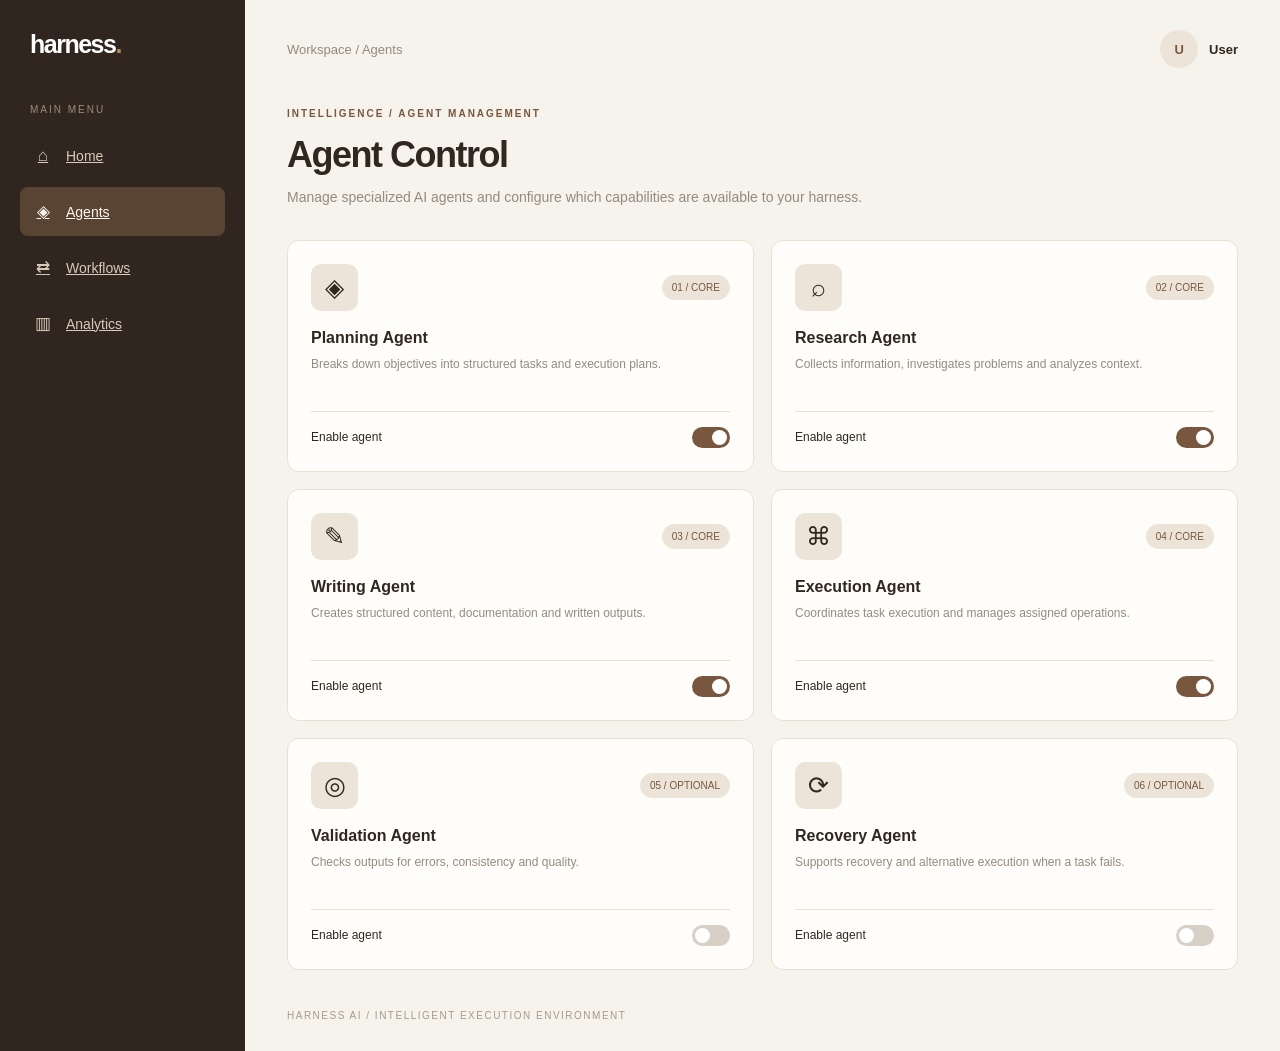
==== pages/agents.html @ 3e39f1bb "Organized" ====
<!DOCTYPE html>
<html lang="en">
<head>
    <meta charset="UTF-8">
    <meta name="viewport" content="width=device-width, initial-scale=1.0">
    <title>Harness AI | Agents</title>
    <link rel="stylesheet" href="css/agents.css">
</head>
<body>
    <div class="app">
        <aside class="sidebar">
            <div class="logo">harness<span>.</span></div>
            <div class="nav-label">MAIN MENU</div>
            <nav aria-label="Main navigation">
                <a class="nav-item" href="../index.html">
                    <span class="nav-icon">⌂</span>Home
                </a>
                <a class="nav-item active" href="agents.html" aria-current="page">
                    <span class="nav-icon">◈</span>Agents
                </a>
                <a class="nav-item" href="workflows.html">
                    <span class="nav-icon">⇄</span>Workflows
                </a>
                <a class="nav-item" href="analytics.html">
                    <span class="nav-icon">▥</span>Analytics
                </a>
            </nav>
        </aside>

        <main class="main">
            <header class="topbar">
                <div class="breadcrumb">Workspace / Agents</div>
                <div class="profile-small">
                    <div class="avatar" id="smallAvatar">U</div>
                    <span id="topName">User</span>
                </div>
            </header>

            <section class="section active" id="agents">
                <div class="eyebrow">INTELLIGENCE / AGENT MANAGEMENT</div>

                <h1>Agent Control</h1>

                <p class="description">
                    Manage specialized AI agents and configure which capabilities are available to your harness.
                </p>

                <div class="agent-grid">
                    <div class="agent-card">
                        <div class="agent-top">
                            <div class="agent-icon">◈</div>
                            <span class="tag">01 / CORE</span>
                        </div>
                        <h3>Planning Agent</h3>
                        <p>Breaks down objectives into structured tasks and execution plans.</p>
                        <div class="agent-footer">
                            <span>Enable agent</span>
                            <input class="toggle" type="checkbox" checked>
                        </div>
                    </div>

                    <div class="agent-card">
                        <div class="agent-top">
                            <div class="agent-icon">⌕</div>
                            <span class="tag">02 / CORE</span>
                        </div>
                        <h3>Research Agent</h3>
                        <p>Collects information, investigates problems and analyzes context.</p>
                        <div class="agent-footer">
                            <span>Enable agent</span>
                            <input class="toggle" type="checkbox" checked>
                        </div>
                    </div>

                    <div class="agent-card">
                        <div class="agent-top">
                            <div class="agent-icon">✎</div>
                            <span class="tag">03 / CORE</span>
                        </div>
                        <h3>Writing Agent</h3>
                        <p>Creates structured content, documentation and written outputs.</p>
                        <div class="agent-footer">
                            <span>Enable agent</span>
                            <input class="toggle" type="checkbox" checked>
                        </div>
                    </div>

                    <div class="agent-card">
                        <div class="agent-top">
                            <div class="agent-icon">⌘</div>
                            <span class="tag">04 / CORE</span>
                        </div>
                        <h3>Execution Agent</h3>
                        <p>Coordinates task execution and manages assigned operations.</p>
                        <div class="agent-footer">
                            <span>Enable agent</span>
                            <input class="toggle" type="checkbox" checked>
                        </div>
                    </div>

                    <div class="agent-card">
                        <div class="agent-top">
                            <div class="agent-icon">◎</div>
                            <span class="tag">05 / OPTIONAL</span>
                        </div>
                        <h3>Validation Agent</h3>
                        <p>Checks outputs for errors, consistency and quality.</p>
                        <div class="agent-footer">
                            <span>Enable agent</span>
                            <input class="toggle" type="checkbox">
                        </div>
                    </div>

                    <div class="agent-card">
                        <div class="agent-top">
                            <div class="agent-icon">⟳</div>
                            <span class="tag">06 / OPTIONAL</span>
                        </div>
                        <h3>Recovery Agent</h3>
                        <p>Supports recovery and alternative execution when a task fails.</p>
                        <div class="agent-footer">
                            <span>Enable agent</span>
                            <input class="toggle" type="checkbox">
                        </div>
                    </div>
                </div>
            </section>

            <footer class="footer">HARNESS AI / INTELLIGENT EXECUTION ENVIRONMENT</footer>
        </main>
    </div>

    <script src="js/agents.js" defer></script>
</body>
</html>
---- pages/css/agents.css ----
:root {

    --bg: #F6F2EC;

    --sidebar: #30251F;

    --sidebar-text: #D8C9B9;

    --brown: #79563E;

    --bronze: #B18A65;

    --cream: #EDE4D9;

    --card: #FFFDFA;

    --text: #302820;

    --muted: #958A7F;

    --border: #E9E0D5;

}



* {

    margin: 0;

    padding: 0;

    box-sizing: border-box;

    font-family: Inter, "Segoe UI", sans-serif;

}



body {

    background: var(--bg);

    color: var(--text);

}



.app {

    display: flex;

    min-height: 100vh;

}



/* SIDEBAR */



.sidebar {

    width: 245px;

    min-height: 100vh;

    background: var(--sidebar);

    color: white;

    padding: 30px 20px;

    display: flex;

    flex-direction: column;

    flex-shrink: 0;

}



.logo {

    font-size: 25px;

    font-weight: 750;

    letter-spacing: -1.5px;

    margin: 0 0 45px 10px;

}



.logo span {

    color: var(--bronze);

}



.nav-label {

    color: #9F8B79;

    font-size: 10px;

    letter-spacing: 2px;

    margin: 0 10px 17px;

}



.nav-item {

    display: flex;

    gap: 13px;

    align-items: center;

    padding: 14px 13px;

    margin-bottom: 7px;

    border-radius: 8px;

    color: var(--sidebar-text);

    font-size: 14px;

    cursor: pointer;

    transition: .2s;

}



.nav-item:hover {

    background: #45362C;

}



.nav-item.active {

    background: #594333;

    color: #FFF7EF;

}



.nav-icon {

    width: 20px;

    text-align: center;

    font-size: 17px;

}



.sidebar-bottom {

    margin-top: auto;

}



/* MAIN */



.main {

    flex: 1;

    min-width: 0;

    padding: 30px 42px;

}



.topbar {

    display: flex;

    justify-content: space-between;

    align-items: center;

    margin-bottom: 40px;

}



.breadcrumb {

    color: var(--muted);

    font-size: 13px;

}



.profile-small {

    display: flex;

    gap: 11px;

    align-items: center;

    font-size: 13px;

    font-weight: 600;

}



.avatar {

    width: 38px;

    height: 38px;

    background: var(--cream);

    color: var(--brown);

    display: grid;

    place-items: center;

    border-radius: 50%;

    font-weight: 700;

}



.section {

    display: none;

    animation: appear .3s ease;

}



.section.active {

    display: block;

}



@keyframes appear {

    from {opacity: 0; transform: translateY(6px);}

    to {opacity: 1; transform: translateY(0);}

}



.eyebrow {

    color: var(--brown);

    font-size: 10px;

    letter-spacing: 2px;

    font-weight: 700;

    margin-bottom: 15px;

}



h1 {

    font-size: 36px;

    letter-spacing: -1.5px;

    margin-bottom: 10px;

}



.description {

    color: var(--muted);

    font-size: 14px;

    line-height: 1.7;

    margin-bottom: 30px;

}



/* CARDS */



.card {

    background: var(--card);

    border: 1px solid var(--border);

    border-radius: 12px;

    padding: 23px;

}



.grid {

    display: grid;

    grid-template-columns: repeat(3, minmax(0, 1fr));

    gap: 17px;

    margin-bottom: 25px;

}



.card-label {

    color: var(--muted);

    font-size: 12px;

    margin-bottom: 15px;

}



.metric {

    font-size: 29px;

    font-weight: 700;

    letter-spacing: -1px;

}



.metric-note {

    color: var(--brown);

    font-size: 11px;

    margin-top: 9px;

}



.panel-title {

    font-size: 16px;

    font-weight: 650;

    margin-bottom: 20px;

}



.profile-card {

    display: flex;

    align-items: center;

    gap: 20px;

    margin-bottom: 10px;

}



.big-avatar {

    height: 75px;

    width: 75px;

    border-radius: 50%;

    background: var(--cream);

    color: var(--brown);

    display: grid;

    place-items: center;

    font-size: 28px;

    font-weight: 700;

}



.email {

    color: var(--muted);

    font-size: 13px;

    margin-top: 7px;

}



/* CHAT BAR */



.chat-card {

    margin: 35px 0 25px;

    padding: 27px;

}



.chat-heading {

    display: flex;

    justify-content: space-between;

    align-items: center;

    margin-bottom: 20px;

    gap: 10px;

}



.chat-heading .panel-title {

    margin: 0;

}



.chat-status {

    color: var(--brown);

    background: var(--cream);

    padding: 7px 11px;

    border-radius: 20px;

    font-size: 10px;

}



.chat-input {

    width: 100%;

    min-height: 125px;

    padding: 18px;

    border: 1px solid var(--border);

    border-radius: 9px;

    resize: vertical;

    font-size: 14px;

    outline: none;

    background: #FAF8F4;

    color: var(--text);

}



.chat-input:focus {

    border-color: var(--bronze);

}



.chat-input::placeholder {

    color: #A69B90;

}



.chat-footer {

    display: flex;

    justify-content: space-between;

    align-items: center;

    margin-top: 17px;

    gap: 15px;

    flex-wrap: wrap;

}



.hint {

    color: var(--muted);

    font-size: 11px;

}



.primary-btn {

    background: var(--brown);

    color: white;

    padding: 12px 20px;

    border: none;

    border-radius: 7px;

    cursor: pointer;

    font-size: 13px;

    transition: .2s;

}



.primary-btn:hover {

    background: #563B2C;

}



/* AGENTS */



.agent-grid {

    display: grid;

    grid-template-columns: repeat(2, minmax(0, 1fr));

    gap: 17px;

}



.agent-card {

    background: var(--card);

    border: 1px solid var(--border);

    padding: 23px;

    border-radius: 12px;

}



.agent-top {

    display: flex;

    justify-content: space-between;

    align-items: center;

    margin-bottom: 18px;

}



.agent-icon {

    font-size: 25px;

    background: var(--cream);

    width: 47px;

    height: 47px;

    display: grid;

    place-items: center;

    border-radius: 10px;

}



.agent-card h3 {

    font-size: 16px;

    margin-bottom: 8px;

}



.agent-card p {

    color: var(--muted);

    font-size: 12px;

    line-height: 1.6;

    min-height: 38px;

}



.agent-footer {

    border-top: 1px solid var(--border);

    margin-top: 18px;

    padding-top: 15px;

    display: flex;

    justify-content: space-between;

    align-items: center;

    font-size: 12px;

}



.toggle {

    appearance: none;

    width: 38px;

    height: 21px;

    border-radius: 20px;

    background: #D7D0C7;

    position: relative;

    cursor: pointer;

    transition: .2s;

}



.toggle:checked {

    background: var(--brown);

}



.toggle::after {

    content: "";

    width: 15px;

    height: 15px;

    background: white;

    position: absolute;

    top: 3px;

    left: 3px;

    border-radius: 50%;

    transition: .2s;

}



.toggle:checked::after {

    left: 20px;

}



/* WORKFLOWS */



.workflow {

    display: flex;

    justify-content: space-between;

    align-items: center;

    padding: 17px 0;

    border-bottom: 1px solid var(--border);

    gap: 15px;

}



.workflow:last-child {

    border-bottom: none;

}



.workflow h3 {

    font-size: 14px;

    margin-bottom: 5px;

}



.workflow p {

    font-size: 11px;

    color: var(--muted);

}



.tag {

    font-size: 10px;

    padding: 7px 10px;

    border-radius: 20px;

    background: var(--cream);

    color: var(--brown);

    white-space: nowrap;

}



/* CHARTS */



.chart-grid {

    display: grid;

    grid-template-columns: 1fr 1fr;

    gap: 18px;

}



.bar-chart {

    height: 190px;

    display: flex;

    align-items: end;

    justify-content: space-around;

    gap: 13px;

    padding-top: 20px;

    border-bottom: 1px solid var(--border);

}



.bar-column {

    flex: 1;

    height: 100%;

    display: flex;

    flex-direction: column;

    justify-content: end;

    align-items: center;

    gap: 8px;

}



.bar {

    width: 65%;

    max-width: 36px;

    background: var(--bronze);

    border-radius: 5px 5px 0 0;

    min-height: 4px;

}



.bar-label {

    color: var(--muted);

    font-size: 10px;

    padding-bottom: 9px;

}



.line-chart {

    width: 100%;

    height: 190px;

    overflow: visible;

}



.line-chart polyline {

    fill: none;

    stroke: var(--brown);

    stroke-width: 3;

    stroke-linecap: round;

    stroke-linejoin: round;

}



.line-chart circle {

    fill: var(--bronze);

}



/* SETTINGS */



.settings-input {

    width: 100%;

    padding: 13px;

    border: 1px solid var(--border);

    border-radius: 7px;

    margin: 12px 0 18px;

    background: #FAF7F2;

    outline: none;

    font-size: 13px;

}



.footer {

    margin-top: 40px;

    font-size: 10px;

    color: #A69A8C;

    letter-spacing: 1.5px;

}



/* RESPONSIVE */



@media(max-width: 850px) {

    .sidebar {

        width: 190px;

    }



    .main {

        padding: 25px 20px;

    }



    .grid {

        grid-template-columns: repeat(2, 1fr);

    }

}



@media(max-width: 600px) {

    .app {

        flex-direction: column;

    }



    .sidebar {

        width: 100%;

        min-height: auto;

        padding: 15px;

    }



    .logo {

        margin: 0 0 15px;

    }



    .nav-label,

    .sidebar-bottom {

        display: none;

    }



    .sidebar nav {

        display: flex;

        overflow-x: auto;

    }



    .nav-item {

        white-space: nowrap;

    }



    .grid,

    .agent-grid,

    .chart-grid {

        grid-template-columns: 1fr;

    }



    h1 {

        font-size: 29px;

    }



    .main {

        padding: 20px 16px;

    }

}
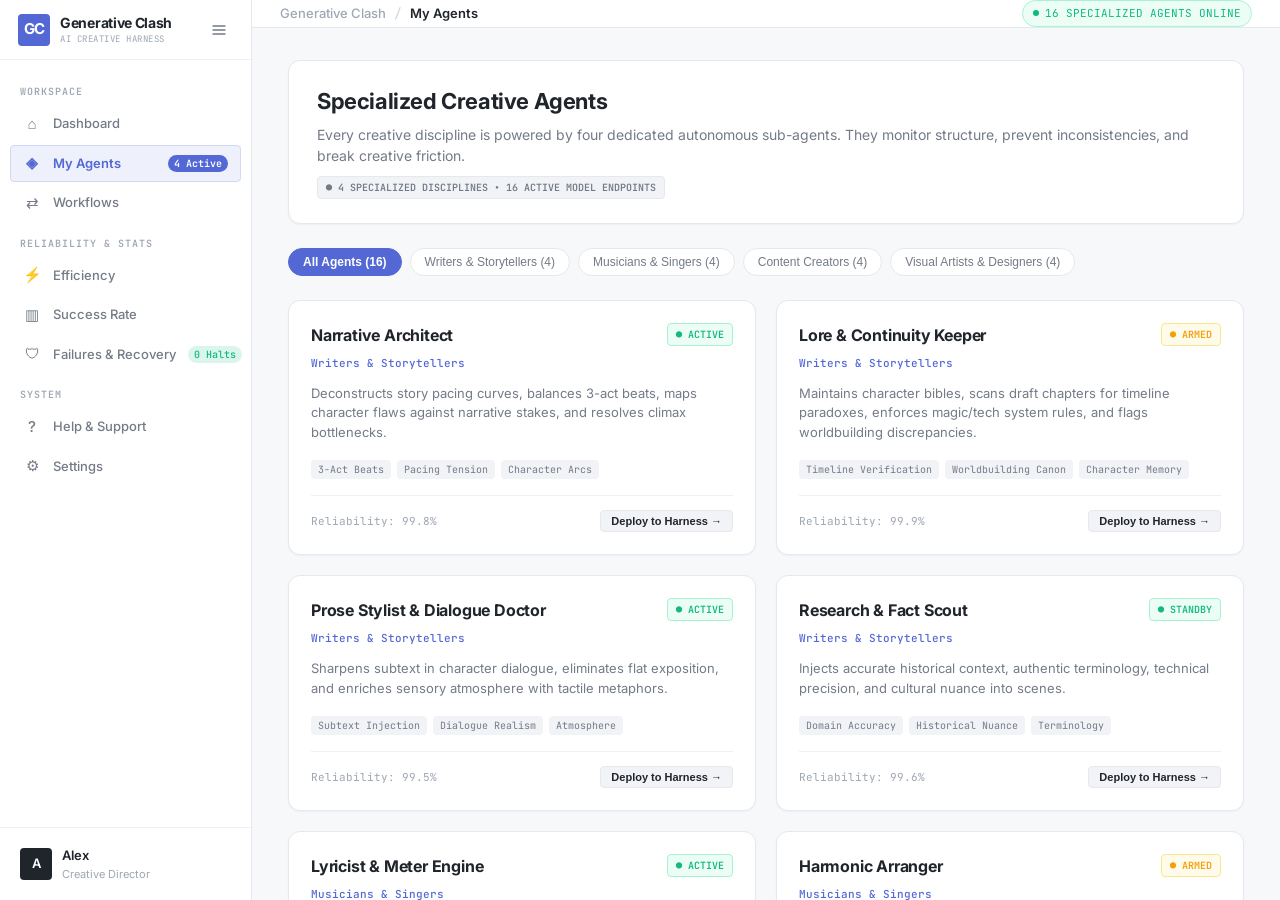
==== commit 10b29195: "Changed UI/UX" ====
--- a/pages/agents.html
+++ b/pages/agents.html
@@ -3,133 +3,459 @@
 <head>
     <meta charset="UTF-8">
     <meta name="viewport" content="width=device-width, initial-scale=1.0">
-    <title>Harness AI | Agents</title>
+    <title>My Agents | Generative Clash</title>
+    <link rel="preconnect" href="https://fonts.googleapis.com">
+    <link rel="preconnect" href="https://fonts.gstatic.com" crossorigin>
+    <link href="https://fonts.googleapis.com/css2?family=Inter:wght@400;500;600;700&family=JetBrains+Mono:wght@400;500;600&display=swap" rel="stylesheet">
     <link rel="stylesheet" href="css/agents.css">
 </head>
 <body>
-    <div class="app">
+    <div class="app-layout">
+        <!-- Sidebar Navigation -->
         <aside class="sidebar">
-            <div class="logo">harness<span>.</span></div>
-            <div class="nav-label">MAIN MENU</div>
-            <nav aria-label="Main navigation">
+            <div class="sidebar-header">
+                <a href="../index.html" class="brand-wrapper">
+                    <div class="brand-icon">GC</div>
+                    <div class="brand-text">
+                        <span class="brand-name">Generative Clash</span>
+                        <span class="brand-version">AI Creative Harness</span>
+                    </div>
+                </a>
+                <button class="sidebar-toggle-btn" id="sidebarToggleBtn" title="Toggle Sidebar">
+                    <svg width="16" height="16" viewBox="0 0 24 24" fill="none" stroke="currentColor" stroke-width="2" stroke-linecap="round" stroke-linejoin="round">
+                        <line x1="3" y1="12" x2="21" y2="12"></line>
+                        <line x1="3" y1="6" x2="21" y2="6"></line>
+                        <line x1="3" y1="18" x2="21" y2="18"></line>
+                    </svg>
+                </button>
+            </div>
+
+            <div class="sidebar-role-indicator" id="sidebarRoleIndicator" style="display: none;">
+                <span class="role-badge-pill" id="sidebarRoleText">Writers</span>
+            </div>
+
+            <nav class="sidebar-nav" aria-label="Harness Navigation">
+                <div class="nav-group-label">WORKSPACE</div>
                 <a class="nav-item" href="../index.html">
-                    <span class="nav-icon">⌂</span>Home
-                </a>
-                <a class="nav-item active" href="agents.html" aria-current="page">
-                    <span class="nav-icon">◈</span>Agents
+                    <span class="nav-icon">⌂</span>
+                    <span>Dashboard</span>
+                </a>
+                <a class="nav-item active" href="agents.html">
+                    <span class="nav-icon">◈</span>
+                    <span>My Agents</span>
+                    <span class="nav-badge">4 Active</span>
                 </a>
                 <a class="nav-item" href="workflows.html">
-                    <span class="nav-icon">⇄</span>Workflows
-                </a>
-                <a class="nav-item" href="analytics.html">
-                    <span class="nav-icon">▥</span>Analytics
+                    <span class="nav-icon">⇄</span>
+                    <span>Workflows</span>
+                </a>
+
+                <div class="nav-group-label">RELIABILITY & STATS</div>
+                <a class="nav-item" href="efficiency.html">
+                    <span class="nav-icon">⚡</span>
+                    <span>Efficiency</span>
+                </a>
+                <a class="nav-item" href="success.html">
+                    <span class="nav-icon">▥</span>
+                    <span>Success Rate</span>
+                </a>
+                <a class="nav-item" href="failures.html">
+                    <span class="nav-icon">🛡</span>
+                    <span>Failures & Recovery</span>
+                    <span class="nav-badge" style="background: rgba(16, 185, 129, 0.15); color: #10B981;">0 Halts</span>
+                </a>
+
+                <div class="nav-group-label">SYSTEM</div>
+                <a class="nav-item" href="help.html">
+                    <span class="nav-icon">?</span>
+                    <span>Help & Support</span>
+                </a>
+                <a class="nav-item" href="settings.html">
+                    <span class="nav-icon">⚙</span>
+                    <span>Settings</span>
                 </a>
             </nav>
+
+            <div class="sidebar-footer">
+                <a href="settings.html" class="profile-card">
+                    <div class="user-avatar" id="sidebarAvatar">A</div>
+                    <div class="user-details">
+                        <span class="user-name" id="topName">Alex</span>
+                        <span class="user-role-label">Creative Director</span>
+                    </div>
+                </a>
+            </div>
         </aside>
 
-        <main class="main">
+        <!-- Main Viewport -->
+        <main class="main-viewport">
             <header class="topbar">
-                <div class="breadcrumb">Workspace / Agents</div>
-                <div class="profile-small">
-                    <div class="avatar" id="smallAvatar">U</div>
-                    <span id="topName">User</span>
+                <div class="topbar-breadcrumb">
+                    <a href="../index.html" class="breadcrumb-root">Generative Clash</a>
+                    <span class="breadcrumb-separator">/</span>
+                    <span class="breadcrumb-current">My Agents</span>
+                </div>
+                <div class="topbar-actions">
+                    <div class="status-indicator">
+                        <span class="status-dot"></span>
+                        <span>16 SPECIALIZED AGENTS ONLINE</span>
+                    </div>
+                    <a href="../index.html" id="topbarRoleBtn" class="topbar-role-btn" style="display: none;">
+                        <span>✦</span>
+                        <span id="topbarRoleName">Role</span>
+                    </a>
                 </div>
             </header>
 
-            <section class="section active" id="agents">
-                <div class="eyebrow">INTELLIGENCE / AGENT MANAGEMENT</div>
-
-                <h1>Agent Control</h1>
-
-                <p class="description">
-                    Manage specialized AI agents and configure which capabilities are available to your harness.
-                </p>
-
-                <div class="agent-grid">
-                    <div class="agent-card">
-                        <div class="agent-top">
-                            <div class="agent-icon">◈</div>
-                            <span class="tag">01 / CORE</span>
-                        </div>
-                        <h3>Planning Agent</h3>
-                        <p>Breaks down objectives into structured tasks and execution plans.</p>
-                        <div class="agent-footer">
-                            <span>Enable agent</span>
-                            <input class="toggle" type="checkbox" checked>
-                        </div>
-                    </div>
-
-                    <div class="agent-card">
-                        <div class="agent-top">
-                            <div class="agent-icon">⌕</div>
-                            <span class="tag">02 / CORE</span>
-                        </div>
-                        <h3>Research Agent</h3>
-                        <p>Collects information, investigates problems and analyzes context.</p>
-                        <div class="agent-footer">
-                            <span>Enable agent</span>
-                            <input class="toggle" type="checkbox" checked>
-                        </div>
-                    </div>
-
-                    <div class="agent-card">
-                        <div class="agent-top">
-                            <div class="agent-icon">✎</div>
-                            <span class="tag">03 / CORE</span>
-                        </div>
-                        <h3>Writing Agent</h3>
-                        <p>Creates structured content, documentation and written outputs.</p>
-                        <div class="agent-footer">
-                            <span>Enable agent</span>
-                            <input class="toggle" type="checkbox" checked>
-                        </div>
-                    </div>
-
-                    <div class="agent-card">
-                        <div class="agent-top">
-                            <div class="agent-icon">⌘</div>
-                            <span class="tag">04 / CORE</span>
-                        </div>
-                        <h3>Execution Agent</h3>
-                        <p>Coordinates task execution and manages assigned operations.</p>
-                        <div class="agent-footer">
-                            <span>Enable agent</span>
-                            <input class="toggle" type="checkbox" checked>
-                        </div>
-                    </div>
-
-                    <div class="agent-card">
-                        <div class="agent-top">
-                            <div class="agent-icon">◎</div>
-                            <span class="tag">05 / OPTIONAL</span>
-                        </div>
-                        <h3>Validation Agent</h3>
-                        <p>Checks outputs for errors, consistency and quality.</p>
-                        <div class="agent-footer">
-                            <span>Enable agent</span>
-                            <input class="toggle" type="checkbox">
-                        </div>
-                    </div>
-
-                    <div class="agent-card">
-                        <div class="agent-top">
-                            <div class="agent-icon">⟳</div>
-                            <span class="tag">06 / OPTIONAL</span>
-                        </div>
-                        <h3>Recovery Agent</h3>
-                        <p>Supports recovery and alternative execution when a task fails.</p>
-                        <div class="agent-footer">
-                            <span>Enable agent</span>
-                            <input class="toggle" type="checkbox">
-                        </div>
-                    </div>
+            <div class="content-container">
+                <div class="page-header-box">
+                    <h1 class="page-title">Specialized Creative Agents</h1>
+                    <p class="page-desc">Every creative discipline is powered by four dedicated autonomous sub-agents. They monitor structure, prevent inconsistencies, and break creative friction.</p>
+                    <span class="telemetry-badge">● 4 Specialized Disciplines • 16 Active Model Endpoints</span>
                 </div>
-            </section>
-
-            <footer class="footer">HARNESS AI / INTELLIGENT EXECUTION ENVIRONMENT</footer>
+
+                <!-- Filter Pills -->
+                <div class="agents-controls-bar">
+                    <div class="category-filter-pills">
+                        <button class="filter-pill active" data-category="all">All Agents (16)</button>
+                        <button class="filter-pill" data-category="writers">Writers & Storytellers (4)</button>
+                        <button class="filter-pill" data-category="musicians">Musicians & Singers (4)</button>
+                        <button class="filter-pill" data-category="creators">Content Creators (4)</button>
+                        <button class="filter-pill" data-category="designers">Visual Artists & Designers (4)</button>
+                    </div>
+                </div>
+
+                <!-- Agents Grid -->
+                <div class="agents-grid">
+                    <!-- Writers Agents -->
+                    <div class="agent-roster-card" data-category="writers">
+                        <div class="agent-roster-header">
+                            <div class="agent-title-block">
+                                <h3>Narrative Architect</h3>
+                                <span class="agent-category-tag">Writers & Storytellers</span>
+                            </div>
+                            <span class="agent-status-indicator">● Active</span>
+                        </div>
+                        <p class="agent-desc">Deconstructs story pacing curves, balances 3-act beats, maps character flaws against narrative stakes, and resolves climax bottlenecks.</p>
+                        <div class="agent-capabilities-list">
+                            <span class="capability-tag">3-Act Beats</span>
+                            <span class="capability-tag">Pacing Tension</span>
+                            <span class="capability-tag">Character Arcs</span>
+                        </div>
+                        <div class="agent-meta-row">
+                            <span>Reliability: 99.8%</span>
+                            <button class="deploy-btn" onclick="deployAgent('Narrative Architect', 'Narrative Architect: Audit this story outline for three-act pacing and character stakes...')">Deploy to Harness →</button>
+                        </div>
+                    </div>
+
+                    <div class="agent-roster-card" data-category="writers">
+                        <div class="agent-roster-header">
+                            <div class="agent-title-block">
+                                <h3>Lore & Continuity Keeper</h3>
+                                <span class="agent-category-tag">Writers & Storytellers</span>
+                            </div>
+                            <span class="agent-status-indicator armed">● Armed</span>
+                        </div>
+                        <p class="agent-desc">Maintains character bibles, scans draft chapters for timeline paradoxes, enforces magic/tech system rules, and flags worldbuilding discrepancies.</p>
+                        <div class="agent-capabilities-list">
+                            <span class="capability-tag">Timeline Verification</span>
+                            <span class="capability-tag">Worldbuilding Canon</span>
+                            <span class="capability-tag">Character Memory</span>
+                        </div>
+                        <div class="agent-meta-row">
+                            <span>Reliability: 99.9%</span>
+                            <button class="deploy-btn" onclick="deployAgent('Lore Keeper', 'Lore Keeper: Scan this scene for worldbuilding contradictions and timeline paradoxes...')">Deploy to Harness →</button>
+                        </div>
+                    </div>
+
+                    <div class="agent-roster-card" data-category="writers">
+                        <div class="agent-roster-header">
+                            <div class="agent-title-block">
+                                <h3>Prose Stylist & Dialogue Doctor</h3>
+                                <span class="agent-category-tag">Writers & Storytellers</span>
+                            </div>
+                            <span class="agent-status-indicator">● Active</span>
+                        </div>
+                        <p class="agent-desc">Sharpens subtext in character dialogue, eliminates flat exposition, and enriches sensory atmosphere with tactile metaphors.</p>
+                        <div class="agent-capabilities-list">
+                            <span class="capability-tag">Subtext Injection</span>
+                            <span class="capability-tag">Dialogue Realism</span>
+                            <span class="capability-tag">Atmosphere</span>
+                        </div>
+                        <div class="agent-meta-row">
+                            <span>Reliability: 99.5%</span>
+                            <button class="deploy-btn" onclick="deployAgent('Prose Stylist', 'Prose Stylist: Polish this dialogue exchange to remove exposition and increase subtext...')">Deploy to Harness →</button>
+                        </div>
+                    </div>
+
+                    <div class="agent-roster-card" data-category="writers">
+                        <div class="agent-roster-header">
+                            <div class="agent-title-block">
+                                <h3>Research & Fact Scout</h3>
+                                <span class="agent-category-tag">Writers & Storytellers</span>
+                            </div>
+                            <span class="agent-status-indicator">● Standby</span>
+                        </div>
+                        <p class="agent-desc">Injects accurate historical context, authentic terminology, technical precision, and cultural nuance into scenes.</p>
+                        <div class="agent-capabilities-list">
+                            <span class="capability-tag">Domain Accuracy</span>
+                            <span class="capability-tag">Historical Nuance</span>
+                            <span class="capability-tag">Terminology</span>
+                        </div>
+                        <div class="agent-meta-row">
+                            <span>Reliability: 99.6%</span>
+                            <button class="deploy-btn" onclick="deployAgent('Research Scout', 'Research Scout: Provide authentic historical context and sensory details for...')">Deploy to Harness →</button>
+                        </div>
+                    </div>
+
+                    <!-- Musicians Agents -->
+                    <div class="agent-roster-card" data-category="musicians">
+                        <div class="agent-roster-header">
+                            <div class="agent-title-block">
+                                <h3>Lyricist & Meter Engine</h3>
+                                <span class="agent-category-tag">Musicians & Singers</span>
+                            </div>
+                            <span class="agent-status-indicator">● Active</span>
+                        </div>
+                        <p class="agent-desc">Calculates syllabic stress, maps internal rhyme patterns, refines vowel resonance for singability, and ensures natural poetic cadence.</p>
+                        <div class="agent-capabilities-list">
+                            <span class="capability-tag">Rhyme Schemes</span>
+                            <span class="capability-tag">Syllable Cadence</span>
+                            <span class="capability-tag">Vocal Resonance</span>
+                        </div>
+                        <div class="agent-meta-row">
+                            <span>Reliability: 99.4%</span>
+                            <button class="deploy-btn" onclick="deployAgent('Lyricist Engine', 'Lyricist Engine: Refine the rhyme scheme and syllable meter of this verse...')">Deploy to Harness →</button>
+                        </div>
+                    </div>
+
+                    <div class="agent-roster-card" data-category="musicians">
+                        <div class="agent-roster-header">
+                            <div class="agent-title-block">
+                                <h3>Harmonic Arranger</h3>
+                                <span class="agent-category-tag">Musicians & Singers</span>
+                            </div>
+                            <span class="agent-status-indicator armed">● Armed</span>
+                        </div>
+                        <p class="agent-desc">Recommends modal chord substitutions, secondary dominants, voice-leading pathways, and emotional key shifts.</p>
+                        <div class="agent-capabilities-list">
+                            <span class="capability-tag">Modal Interchange</span>
+                            <span class="capability-tag">Voice Leading</span>
+                            <span class="capability-tag">Chord Progressions</span>
+                        </div>
+                        <div class="agent-meta-row">
+                            <span>Reliability: 99.7%</span>
+                            <button class="deploy-btn" onclick="deployAgent('Harmonic Arranger', 'Harmonic Arranger: Provide 3 modal chord substitutions for this progression...')">Deploy to Harness →</button>
+                        </div>
+                    </div>
+
+                    <div class="agent-roster-card" data-category="musicians">
+                        <div class="agent-roster-header">
+                            <div class="agent-title-block">
+                                <h3>Track Structure Architect</h3>
+                                <span class="agent-category-tag">Musicians & Singers</span>
+                            </div>
+                            <span class="agent-status-indicator">● Active</span>
+                        </div>
+                        <p class="agent-desc">Builds dynamic song timelines, engineers pre-chorus tension builds, designs bridge contrast peaks, and prevents arrangement fatigue.</p>
+                        <div class="agent-capabilities-list">
+                            <span class="capability-tag">Arrangement Timeline</span>
+                            <span class="capability-tag">Tension Drops</span>
+                            <span class="capability-tag">Bridge Contrast</span>
+                        </div>
+                        <div class="agent-meta-row">
+                            <span>Reliability: 99.5%</span>
+                            <button class="deploy-btn" onclick="deployAgent('Structure Architect', 'Structure Architect: Construct an arrangement timeline with dynamic tension drops for...')">Deploy to Harness →</button>
+                        </div>
+                    </div>
+
+                    <div class="agent-roster-card" data-category="musicians">
+                        <div class="agent-roster-header">
+                            <div class="agent-title-block">
+                                <h3>Sonic Palette Curator</h3>
+                                <span class="agent-category-tag">Musicians & Singers</span>
+                            </div>
+                            <span class="agent-status-indicator">● Standby</span>
+                        </div>
+                        <p class="agent-desc">Curates genre-crossover reference playlists, acoustic vs analog synthesizer palettes, and spatial mix aesthetics.</p>
+                        <div class="agent-capabilities-list">
+                            <span class="capability-tag">Genre Fusion</span>
+                            <span class="capability-tag">Instrument Stacking</span>
+                            <span class="capability-tag">Timbre Contrast</span>
+                        </div>
+                        <div class="agent-meta-row">
+                            <span>Reliability: 99.3%</span>
+                            <button class="deploy-btn" onclick="deployAgent('Sonic Curator', 'Sonic Curator: Suggest an instrumentation and production palette combining...')">Deploy to Harness →</button>
+                        </div>
+                    </div>
+
+                    <!-- Creators Agents -->
+                    <div class="agent-roster-card" data-category="creators">
+                        <div class="agent-roster-header">
+                            <div class="agent-title-block">
+                                <h3>Hook & Retention Architect</h3>
+                                <span class="agent-category-tag">Content Creators</span>
+                            </div>
+                            <span class="agent-status-indicator">● Active</span>
+                        </div>
+                        <p class="agent-desc">Drafts psychological opening hooks (Curiosity Gap, Counter-Intuitive Truth), audits 30-second pacing, and cuts dead air.</p>
+                        <div class="agent-capabilities-list">
+                            <span class="capability-tag">First 3s Hooks</span>
+                            <span class="capability-tag">Curiosity Gaps</span>
+                            <span class="capability-tag">Retention Curves</span>
+                        </div>
+                        <div class="agent-meta-row">
+                            <span>Reliability: 99.6%</span>
+                            <button class="deploy-btn" onclick="deployAgent('Retention Architect', 'Retention Architect: Draft 5 viral opening hooks for a video about...')">Deploy to Harness →</button>
+                        </div>
+                    </div>
+
+                    <div class="agent-roster-card" data-category="creators">
+                        <div class="agent-roster-header">
+                            <div class="agent-title-block">
+                                <h3>Multi-Platform Transmuter</h3>
+                                <span class="agent-category-tag">Content Creators</span>
+                            </div>
+                            <span class="agent-status-indicator armed">● Armed</span>
+                        </div>
+                        <p class="agent-desc">Adapts longform video scripts into punchy vertical video storyboards, 7-post high-engagement X threads, and newsletter summaries.</p>
+                        <div class="agent-capabilities-list">
+                            <span class="capability-tag">Vertical Storyboarding</span>
+                            <span class="capability-tag">Thread Adaptation</span>
+                            <span class="capability-tag">Repurposing</span>
+                        </div>
+                        <div class="agent-meta-row">
+                            <span>Reliability: 99.8%</span>
+                            <button class="deploy-btn" onclick="deployAgent('Transmuter', 'Multi-Platform Transmuter: Convert this video concept into an X thread and 2 short scripts...')">Deploy to Harness →</button>
+                        </div>
+                    </div>
+
+                    <div class="agent-roster-card" data-category="creators">
+                        <div class="agent-roster-header">
+                            <div class="agent-title-block">
+                                <h3>Editorial Cadence Planner</h3>
+                                <span class="agent-category-tag">Content Creators</span>
+                            </div>
+                            <span class="agent-status-indicator">● Active</span>
+                        </div>
+                        <p class="agent-desc">Orchestrates 30-day multi-channel publishing calendars, groups batch production schedules, and optimizes post cadence.</p>
+                        <div class="agent-capabilities-list">
+                            <span class="capability-tag">Batch Production</span>
+                            <span class="capability-tag">Content Matrix</span>
+                            <span class="capability-tag">Cadence Pacing</span>
+                        </div>
+                        <div class="agent-meta-row">
+                            <span>Reliability: 99.4%</span>
+                            <button class="deploy-btn" onclick="deployAgent('Cadence Planner', 'Cadence Planner: Build a 4-week thematic content schedule for...')">Deploy to Harness →</button>
+                        </div>
+                    </div>
+
+                    <div class="agent-roster-card" data-category="creators">
+                        <div class="agent-roster-header">
+                            <div class="agent-title-block">
+                                <h3>Audience Friction Auditor</h3>
+                                <span class="agent-category-tag">Content Creators</span>
+                            </div>
+                            <span class="agent-status-indicator">● Standby</span>
+                        </div>
+                        <p class="agent-desc">Scans scripts for cognitive overload, jargon fatigue, and weak calls-to-action to elevate click-through and completion rates.</p>
+                        <div class="agent-capabilities-list">
+                            <span class="capability-tag">Jargon Reduction</span>
+                            <span class="capability-tag">CTA Optimization</span>
+                            <span class="capability-tag">Cognitive Load</span>
+                        </div>
+                        <div class="agent-meta-row">
+                            <span>Reliability: 99.5%</span>
+                            <button class="deploy-btn" onclick="deployAgent('Friction Auditor', 'Friction Auditor: Scan this script for pacing lulls, confusing phrasing, and weak CTAs...')">Deploy to Harness →</button>
+                        </div>
+                    </div>
+
+                    <!-- Designers Agents -->
+                    <div class="agent-roster-card" data-category="designers">
+                        <div class="agent-roster-header">
+                            <div class="agent-title-block">
+                                <h3>Concept Ideation Engine</h3>
+                                <span class="agent-category-tag">Visual Artists & Designers</span>
+                            </div>
+                            <span class="agent-status-indicator">● Active</span>
+                        </div>
+                        <p class="agent-desc">Synthesizes cross-disciplinary architectural references, industrial textures, abstract metaphors, and unexpected moodboard pairings.</p>
+                        <div class="agent-capabilities-list">
+                            <span class="capability-tag">Visual Metaphors</span>
+                            <span class="capability-tag">Cross-Disciplinary</span>
+                            <span class="capability-tag">Moodboards</span>
+                        </div>
+                        <div class="agent-meta-row">
+                            <span>Reliability: 99.7%</span>
+                            <button class="deploy-btn" onclick="deployAgent('Concept Engine', 'Concept Ideation Engine: Develop 4 distinct visual concepts combining Swiss tech with...')">Deploy to Harness →</button>
+                        </div>
+                    </div>
+
+                    <div class="agent-roster-card" data-category="designers">
+                        <div class="agent-roster-header">
+                            <div class="agent-title-block">
+                                <h3>Visual System Auditor</h3>
+                                <span class="agent-category-tag">Visual Artists & Designers</span>
+                            </div>
+                            <span class="agent-status-indicator armed">● Armed</span>
+                        </div>
+                        <p class="agent-desc">Verifies modular scale ratios, baseline grids, typographic hierarchies, optical balance, and responsive layout constraints.</p>
+                        <div class="agent-capabilities-list">
+                            <span class="capability-tag">Typographic Scale</span>
+                            <span class="capability-tag">Baseline Grid</span>
+                            <span class="capability-tag">Optical Balance</span>
+                        </div>
+                        <div class="agent-meta-row">
+                            <span>Reliability: 99.9%</span>
+                            <button class="deploy-btn" onclick="deployAgent('System Auditor', 'Visual System Auditor: Audit this layout concept for typography scale and optical hierarchy...')">Deploy to Harness →</button>
+                        </div>
+                    </div>
+
+                    <div class="agent-roster-card" data-category="designers">
+                        <div class="agent-roster-header">
+                            <div class="agent-title-block">
+                                <h3>Art Direction Critic</h3>
+                                <span class="agent-category-tag">Visual Artists & Designers</span>
+                            </div>
+                            <span class="agent-status-indicator">● Active</span>
+                        </div>
+                        <p class="agent-desc">Simulates rigorous design critiques, evaluating negative space distribution, focal hierarchy, and lighting tension.</p>
+                        <div class="agent-capabilities-list">
+                            <span class="capability-tag">Design Direction</span>
+                            <span class="capability-tag">Negative Space</span>
+                            <span class="capability-tag">Focal Points</span>
+                        </div>
+                        <div class="agent-meta-row">
+                            <span>Reliability: 99.6%</span>
+                            <button class="deploy-btn" onclick="deployAgent('Art Director', 'Art Direction Critic: Provide a rigorous critique of this visual composition focusing on...')">Deploy to Harness →</button>
+                        </div>
+                    </div>
+
+                    <div class="agent-roster-card" data-category="designers">
+                        <div class="agent-roster-header">
+                            <div class="agent-title-block">
+                                <h3>Design Token & Palette Architect</h3>
+                                <span class="agent-category-tag">Visual Artists & Designers</span>
+                            </div>
+                            <span class="agent-status-indicator">● Standby</span>
+                        </div>
+                        <p class="agent-desc">Calculates APCA/WCAG contrast ratios, builds semantic color scales, and generates design token documentation.</p>
+                        <div class="agent-capabilities-list">
+                            <span class="capability-tag">Color Scales</span>
+                            <span class="capability-tag">WCAG Compliance</span>
+                            <span class="capability-tag">Design Tokens</span>
+                        </div>
+                        <div class="agent-meta-row">
+                            <span>Reliability: 99.8%</span>
+                            <button class="deploy-btn" onclick="deployAgent('Token Architect', 'Design Token Architect: Create an accessible color palette and semantic tokens for...')">Deploy to Harness →</button>
+                        </div>
+                    </div>
+                </div>
+            </div>
         </main>
     </div>
 
+    <script src="js/common.js" defer></script>
     <script src="js/agents.js" defer></script>
 </body>
 </html>
--- a/pages/css/agents.css
+++ b/pages/css/agents.css
@@ -1,1133 +1,165 @@
-:root {
+@import url("common.css");
 
-    --bg: #F6F2EC;
-
-    --sidebar: #30251F;
-
-    --sidebar-text: #D8C9B9;
-
-    --brown: #79563E;
-
-    --bronze: #B18A65;
-
-    --cream: #EDE4D9;
-
-    --card: #FFFDFA;
-
-    --text: #302820;
-
-    --muted: #958A7F;
-
-    --border: #E9E0D5;
-
+/* Agents Page Styles */
+.agents-controls-bar {
+  display: flex;
+  align-items: center;
+  justify-content: space-between;
+  margin-bottom: 24px;
+  gap: 16px;
+  flex-wrap: wrap;
 }
 
-
-
-* {
-
-    margin: 0;
-
-    padding: 0;
-
-    box-sizing: border-box;
-
-    font-family: Inter, "Segoe UI", sans-serif;
-
+.category-filter-pills {
+  display: flex;
+  align-items: center;
+  gap: 8px;
+  overflow-x: auto;
 }
 
-
-
-body {
-
-    background: var(--bg);
-
-    color: var(--text);
-
+.filter-pill {
+  background: var(--surface);
+  border: 1px solid var(--border);
+  padding: 6px 14px;
+  border-radius: var(--radius-full);
+  font-size: 12px;
+  font-weight: 500;
+  color: var(--text-secondary);
+  cursor: pointer;
+  white-space: nowrap;
+  transition: all var(--transition-fast);
 }
 
-
-
-.app {
-
-    display: flex;
-
-    min-height: 100vh;
-
+.filter-pill:hover {
+  border-color: var(--accent);
+  color: var(--accent);
 }
 
-
-
-/* SIDEBAR */
-
-
-
-.sidebar {
-
-    width: 245px;
-
-    min-height: 100vh;
-
-    background: var(--sidebar);
-
-    color: white;
-
-    padding: 30px 20px;
-
-    display: flex;
-
-    flex-direction: column;
-
-    flex-shrink: 0;
-
+.filter-pill.active {
+  background: var(--accent);
+  border-color: var(--accent);
+  color: var(--text-inverse);
+  font-weight: 600;
 }
 
-
-
-.logo {
-
-    font-size: 25px;
-
-    font-weight: 750;
-
-    letter-spacing: -1.5px;
-
-    margin: 0 0 45px 10px;
-
+.agents-grid {
+  display: grid;
+  grid-template-columns: repeat(2, 1fr);
+  gap: 20px;
 }
 
-
-
-.logo span {
-
-    color: var(--bronze);
-
+.agent-roster-card {
+  background: var(--surface);
+  border: 1px solid var(--border);
+  border-radius: var(--radius-lg);
+  padding: 22px;
+  box-shadow: var(--shadow-sm);
+  display: flex;
+  flex-direction: column;
+  transition: all var(--transition-fast);
 }
 
-
-
-.nav-label {
-
-    color: #9F8B79;
-
-    font-size: 10px;
-
-    letter-spacing: 2px;
-
-    margin: 0 10px 17px;
-
+.agent-roster-card:hover {
+  border-color: var(--accent-border);
+  box-shadow: var(--shadow);
+  transform: translateY(-2px);
 }
 
-
-
-.nav-item {
-
-    display: flex;
-
-    gap: 13px;
-
-    align-items: center;
-
-    padding: 14px 13px;
-
-    margin-bottom: 7px;
-
-    border-radius: 8px;
-
-    color: var(--sidebar-text);
-
-    font-size: 14px;
-
-    cursor: pointer;
-
-    transition: .2s;
-
+.agent-roster-header {
+  display: flex;
+  align-items: flex-start;
+  justify-content: space-between;
+  margin-bottom: 12px;
 }
 
-
-
-.nav-item:hover {
-
-    background: #45362C;
-
+.agent-title-block h3 {
+  font-size: 16px;
+  font-weight: 700;
+  letter-spacing: -0.2px;
+  color: var(--text);
+  margin-bottom: 4px;
 }
 
-
-
-.nav-item.active {
-
-    background: #594333;
-
-    color: #FFF7EF;
-
+.agent-category-tag {
+  font-family: var(--font-mono);
+  font-size: 11px;
+  color: var(--accent);
+  font-weight: 500;
 }
 
-
-
-.nav-icon {
-
-    width: 20px;
-
-    text-align: center;
-
-    font-size: 17px;
-
+.agent-status-indicator {
+  font-family: var(--font-mono);
+  font-size: 10px;
+  font-weight: 600;
+  text-transform: uppercase;
+  padding: 3px 8px;
+  border-radius: var(--radius-sm);
+  background: var(--success-subtle);
+  color: var(--success);
+  border: 1px solid var(--success-border);
 }
 
-
-
-.sidebar-bottom {
-
-    margin-top: auto;
-
+.agent-status-indicator.armed {
+  background: var(--warning-subtle);
+  color: var(--warning);
+  border-color: var(--warning-border);
 }
 
-
-
-/* MAIN */
-
-
-
-.main {
-
-    flex: 1;
-
-    min-width: 0;
-
-    padding: 30px 42px;
-
+.agent-desc {
+  font-size: 13px;
+  color: var(--text-secondary);
+  line-height: 1.5;
+  margin-bottom: 18px;
+  flex: 1;
 }
 
-
-
-.topbar {
-
-    display: flex;
-
-    justify-content: space-between;
-
-    align-items: center;
-
-    margin-bottom: 40px;
-
+.agent-capabilities-list {
+  display: flex;
+  flex-wrap: wrap;
+  gap: 6px;
+  margin-bottom: 16px;
 }
 
-
-
-.breadcrumb {
-
-    color: var(--muted);
-
-    font-size: 13px;
-
+.capability-tag {
+  font-family: var(--font-mono);
+  font-size: 10px;
+  padding: 2px 7px;
+  border-radius: var(--radius-sm);
+  background: var(--surface-alt);
+  color: var(--text-secondary);
 }
 
-
-
-.profile-small {
-
-    display: flex;
-
-    gap: 11px;
-
-    align-items: center;
-
-    font-size: 13px;
-
-    font-weight: 600;
-
+.agent-meta-row {
+  display: flex;
+  align-items: center;
+  justify-content: space-between;
+  border-top: 1px solid var(--border-subtle);
+  padding-top: 14px;
+  font-family: var(--font-mono);
+  font-size: 11px;
+  color: var(--text-muted);
 }
 
-
-
-.avatar {
-
-    width: 38px;
-
-    height: 38px;
-
-    background: var(--cream);
-
-    color: var(--brown);
-
-    display: grid;
-
-    place-items: center;
-
-    border-radius: 50%;
-
-    font-weight: 700;
-
+.deploy-btn {
+  background: var(--surface-alt);
+  border: 1px solid var(--border);
+  color: var(--text);
+  font-weight: 600;
+  font-size: 11px;
+  padding: 4px 10px;
+  border-radius: var(--radius-sm);
+  cursor: pointer;
+  transition: all var(--transition-fast);
 }
 
-
-
-.section {
-
-    display: none;
-
-    animation: appear .3s ease;
-
+.deploy-btn:hover {
+  background: var(--accent);
+  border-color: var(--accent);
+  color: var(--text-inverse);
 }
 
-
-
-.section.active {
-
-    display: block;
-
+@media (max-width: 900px) {
+  .agents-grid {
+    grid-template-columns: 1fr;
+  }
 }
-
-
-
-@keyframes appear {
-
-    from {opacity: 0; transform: translateY(6px);}
-
-    to {opacity: 1; transform: translateY(0);}
-
-}
-
-
-
-.eyebrow {
-
-    color: var(--brown);
-
-    font-size: 10px;
-
-    letter-spacing: 2px;
-
-    font-weight: 700;
-
-    margin-bottom: 15px;
-
-}
-
-
-
-h1 {
-
-    font-size: 36px;
-
-    letter-spacing: -1.5px;
-
-    margin-bottom: 10px;
-
-}
-
-
-
-.description {
-
-    color: var(--muted);
-
-    font-size: 14px;
-
-    line-height: 1.7;
-
-    margin-bottom: 30px;
-
-}
-
-
-
-/* CARDS */
-
-
-
-.card {
-
-    background: var(--card);
-
-    border: 1px solid var(--border);
-
-    border-radius: 12px;
-
-    padding: 23px;
-
-}
-
-
-
-.grid {
-
-    display: grid;
-
-    grid-template-columns: repeat(3, minmax(0, 1fr));
-
-    gap: 17px;
-
-    margin-bottom: 25px;
-
-}
-
-
-
-.card-label {
-
-    color: var(--muted);
-
-    font-size: 12px;
-
-    margin-bottom: 15px;
-
-}
-
-
-
-.metric {
-
-    font-size: 29px;
-
-    font-weight: 700;
-
-    letter-spacing: -1px;
-
-}
-
-
-
-.metric-note {
-
-    color: var(--brown);
-
-    font-size: 11px;
-
-    margin-top: 9px;
-
-}
-
-
-
-.panel-title {
-
-    font-size: 16px;
-
-    font-weight: 650;
-
-    margin-bottom: 20px;
-
-}
-
-
-
-.profile-card {
-
-    display: flex;
-
-    align-items: center;
-
-    gap: 20px;
-
-    margin-bottom: 10px;
-
-}
-
-
-
-.big-avatar {
-
-    height: 75px;
-
-    width: 75px;
-
-    border-radius: 50%;
-
-    background: var(--cream);
-
-    color: var(--brown);
-
-    display: grid;
-
-    place-items: center;
-
-    font-size: 28px;
-
-    font-weight: 700;
-
-}
-
-
-
-.email {
-
-    color: var(--muted);
-
-    font-size: 13px;
-
-    margin-top: 7px;
-
-}
-
-
-
-/* CHAT BAR */
-
-
-
-.chat-card {
-
-    margin: 35px 0 25px;
-
-    padding: 27px;
-
-}
-
-
-
-.chat-heading {
-
-    display: flex;
-
-    justify-content: space-between;
-
-    align-items: center;
-
-    margin-bottom: 20px;
-
-    gap: 10px;
-
-}
-
-
-
-.chat-heading .panel-title {
-
-    margin: 0;
-
-}
-
-
-
-.chat-status {
-
-    color: var(--brown);
-
-    background: var(--cream);
-
-    padding: 7px 11px;
-
-    border-radius: 20px;
-
-    font-size: 10px;
-
-}
-
-
-
-.chat-input {
-
-    width: 100%;
-
-    min-height: 125px;
-
-    padding: 18px;
-
-    border: 1px solid var(--border);
-
-    border-radius: 9px;
-
-    resize: vertical;
-
-    font-size: 14px;
-
-    outline: none;
-
-    background: #FAF8F4;
-
-    color: var(--text);
-
-}
-
-
-
-.chat-input:focus {
-
-    border-color: var(--bronze);
-
-}
-
-
-
-.chat-input::placeholder {
-
-    color: #A69B90;
-
-}
-
-
-
-.chat-footer {
-
-    display: flex;
-
-    justify-content: space-between;
-
-    align-items: center;
-
-    margin-top: 17px;
-
-    gap: 15px;
-
-    flex-wrap: wrap;
-
-}
-
-
-
-.hint {
-
-    color: var(--muted);
-
-    font-size: 11px;
-
-}
-
-
-
-.primary-btn {
-
-    background: var(--brown);
-
-    color: white;
-
-    padding: 12px 20px;
-
-    border: none;
-
-    border-radius: 7px;
-
-    cursor: pointer;
-
-    font-size: 13px;
-
-    transition: .2s;
-
-}
-
-
-
-.primary-btn:hover {
-
-    background: #563B2C;
-
-}
-
-
-
-/* AGENTS */
-
-
-
-.agent-grid {
-
-    display: grid;
-
-    grid-template-columns: repeat(2, minmax(0, 1fr));
-
-    gap: 17px;
-
-}
-
-
-
-.agent-card {
-
-    background: var(--card);
-
-    border: 1px solid var(--border);
-
-    padding: 23px;
-
-    border-radius: 12px;
-
-}
-
-
-
-.agent-top {
-
-    display: flex;
-
-    justify-content: space-between;
-
-    align-items: center;
-
-    margin-bottom: 18px;
-
-}
-
-
-
-.agent-icon {
-
-    font-size: 25px;
-
-    background: var(--cream);
-
-    width: 47px;
-
-    height: 47px;
-
-    display: grid;
-
-    place-items: center;
-
-    border-radius: 10px;
-
-}
-
-
-
-.agent-card h3 {
-
-    font-size: 16px;
-
-    margin-bottom: 8px;
-
-}
-
-
-
-.agent-card p {
-
-    color: var(--muted);
-
-    font-size: 12px;
-
-    line-height: 1.6;
-
-    min-height: 38px;
-
-}
-
-
-
-.agent-footer {
-
-    border-top: 1px solid var(--border);
-
-    margin-top: 18px;
-
-    padding-top: 15px;
-
-    display: flex;
-
-    justify-content: space-between;
-
-    align-items: center;
-
-    font-size: 12px;
-
-}
-
-
-
-.toggle {
-
-    appearance: none;
-
-    width: 38px;
-
-    height: 21px;
-
-    border-radius: 20px;
-
-    background: #D7D0C7;
-
-    position: relative;
-
-    cursor: pointer;
-
-    transition: .2s;
-
-}
-
-
-
-.toggle:checked {
-
-    background: var(--brown);
-
-}
-
-
-
-.toggle::after {
-
-    content: "";
-
-    width: 15px;
-
-    height: 15px;
-
-    background: white;
-
-    position: absolute;
-
-    top: 3px;
-
-    left: 3px;
-
-    border-radius: 50%;
-
-    transition: .2s;
-
-}
-
-
-
-.toggle:checked::after {
-
-    left: 20px;
-
-}
-
-
-
-/* WORKFLOWS */
-
-
-
-.workflow {
-
-    display: flex;
-
-    justify-content: space-between;
-
-    align-items: center;
-
-    padding: 17px 0;
-
-    border-bottom: 1px solid var(--border);
-
-    gap: 15px;
-
-}
-
-
-
-.workflow:last-child {
-
-    border-bottom: none;
-
-}
-
-
-
-.workflow h3 {
-
-    font-size: 14px;
-
-    margin-bottom: 5px;
-
-}
-
-
-
-.workflow p {
-
-    font-size: 11px;
-
-    color: var(--muted);
-
-}
-
-
-
-.tag {
-
-    font-size: 10px;
-
-    padding: 7px 10px;
-
-    border-radius: 20px;
-
-    background: var(--cream);
-
-    color: var(--brown);
-
-    white-space: nowrap;
-
-}
-
-
-
-/* CHARTS */
-
-
-
-.chart-grid {
-
-    display: grid;
-
-    grid-template-columns: 1fr 1fr;
-
-    gap: 18px;
-
-}
-
-
-
-.bar-chart {
-
-    height: 190px;
-
-    display: flex;
-
-    align-items: end;
-
-    justify-content: space-around;
-
-    gap: 13px;
-
-    padding-top: 20px;
-
-    border-bottom: 1px solid var(--border);
-
-}
-
-
-
-.bar-column {
-
-    flex: 1;
-
-    height: 100%;
-
-    display: flex;
-
-    flex-direction: column;
-
-    justify-content: end;
-
-    align-items: center;
-
-    gap: 8px;
-
-}
-
-
-
-.bar {
-
-    width: 65%;
-
-    max-width: 36px;
-
-    background: var(--bronze);
-
-    border-radius: 5px 5px 0 0;
-
-    min-height: 4px;
-
-}
-
-
-
-.bar-label {
-
-    color: var(--muted);
-
-    font-size: 10px;
-
-    padding-bottom: 9px;
-
-}
-
-
-
-.line-chart {
-
-    width: 100%;
-
-    height: 190px;
-
-    overflow: visible;
-
-}
-
-
-
-.line-chart polyline {
-
-    fill: none;
-
-    stroke: var(--brown);
-
-    stroke-width: 3;
-
-    stroke-linecap: round;
-
-    stroke-linejoin: round;
-
-}
-
-
-
-.line-chart circle {
-
-    fill: var(--bronze);
-
-}
-
-
-
-/* SETTINGS */
-
-
-
-.settings-input {
-
-    width: 100%;
-
-    padding: 13px;
-
-    border: 1px solid var(--border);
-
-    border-radius: 7px;
-
-    margin: 12px 0 18px;
-
-    background: #FAF7F2;
-
-    outline: none;
-
-    font-size: 13px;
-
-}
-
-
-
-.footer {
-
-    margin-top: 40px;
-
-    font-size: 10px;
-
-    color: #A69A8C;
-
-    letter-spacing: 1.5px;
-
-}
-
-
-
-/* RESPONSIVE */
-
-
-
-@media(max-width: 850px) {
-
-    .sidebar {
-
-        width: 190px;
-
-    }
-
-
-
-    .main {
-
-        padding: 25px 20px;
-
-    }
-
-
-
-    .grid {
-
-        grid-template-columns: repeat(2, 1fr);
-
-    }
-
-}
-
-
-
-@media(max-width: 600px) {
-
-    .app {
-
-        flex-direction: column;
-
-    }
-
-
-
-    .sidebar {
-
-        width: 100%;
-
-        min-height: auto;
-
-        padding: 15px;
-
-    }
-
-
-
-    .logo {
-
-        margin: 0 0 15px;
-
-    }
-
-
-
-    .nav-label,
-
-    .sidebar-bottom {
-
-        display: none;
-
-    }
-
-
-
-    .sidebar nav {
-
-        display: flex;
-
-        overflow-x: auto;
-
-    }
-
-
-
-    .nav-item {
-
-        white-space: nowrap;
-
-    }
-
-
-
-    .grid,
-
-    .agent-grid,
-
-    .chart-grid {
-
-        grid-template-columns: 1fr;
-
-    }
-
-
-
-    h1 {
-
-        font-size: 29px;
-
-    }
-
-
-
-    .main {
-
-        padding: 20px 16px;
-
-    }
-
-}
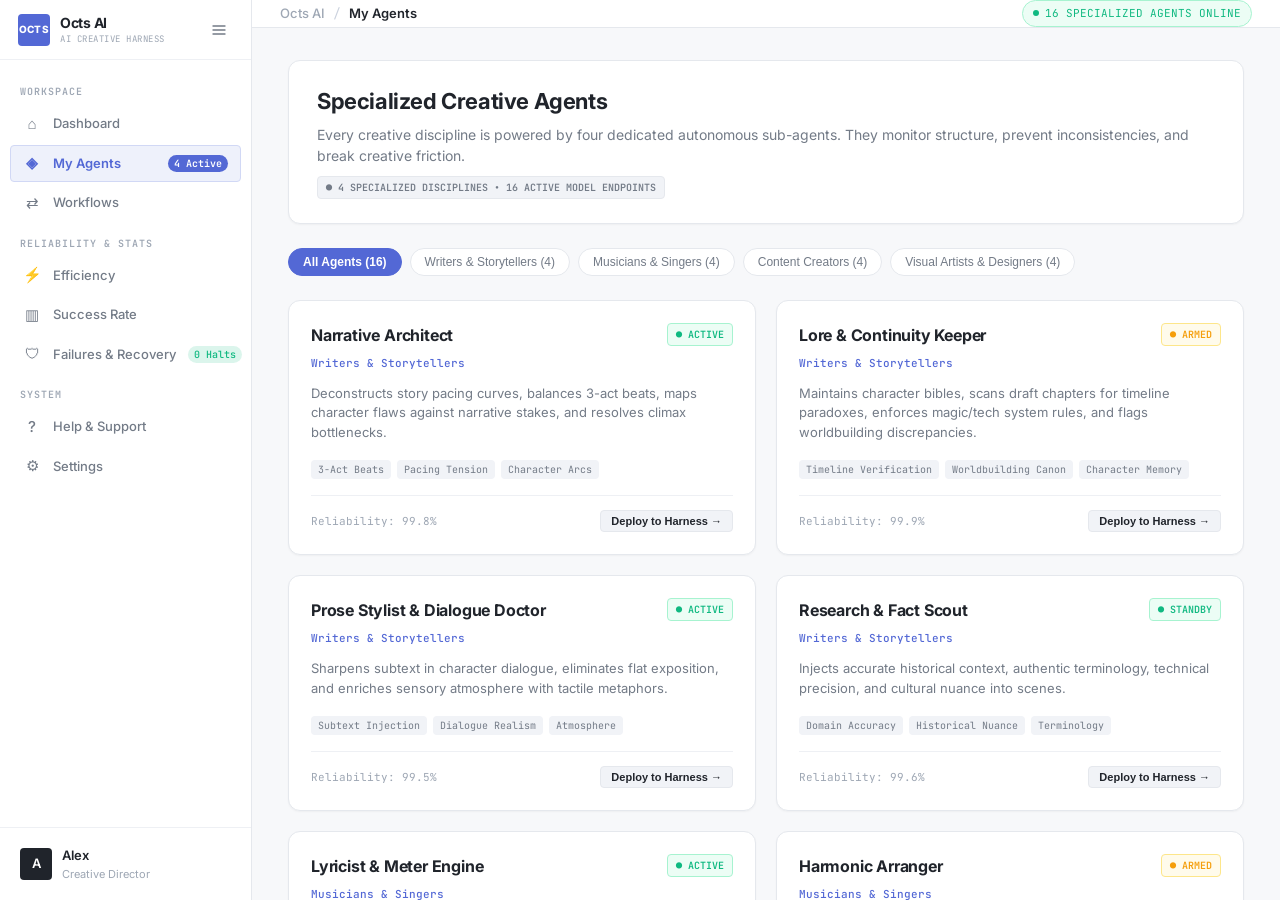
==== commit d496161c: "feat(phase-1): establish backend foundation, rebrand to Octs AI, and add test & doc suites - Modular" ====
--- a/pages/agents.html
+++ b/pages/agents.html
@@ -3,7 +3,7 @@
 <head>
     <meta charset="UTF-8">
     <meta name="viewport" content="width=device-width, initial-scale=1.0">
-    <title>My Agents | Generative Clash</title>
+    <title>My Agents | Octs AI</title>
     <link rel="preconnect" href="https://fonts.googleapis.com">
     <link rel="preconnect" href="https://fonts.gstatic.com" crossorigin>
     <link href="https://fonts.googleapis.com/css2?family=Inter:wght@400;500;600;700&family=JetBrains+Mono:wght@400;500;600&display=swap" rel="stylesheet">
@@ -15,9 +15,9 @@
         <aside class="sidebar">
             <div class="sidebar-header">
                 <a href="../index.html" class="brand-wrapper">
-                    <div class="brand-icon">GC</div>
+                    <div class="brand-icon">OCTS</div>
                     <div class="brand-text">
-                        <span class="brand-name">Generative Clash</span>
+                        <span class="brand-name">Octs AI</span>
                         <span class="brand-version">AI Creative Harness</span>
                     </div>
                 </a>
@@ -91,7 +91,7 @@
         <main class="main-viewport">
             <header class="topbar">
                 <div class="topbar-breadcrumb">
-                    <a href="../index.html" class="breadcrumb-root">Generative Clash</a>
+                    <a href="../index.html" class="breadcrumb-root">Octs AI</a>
                     <span class="breadcrumb-separator">/</span>
                     <span class="breadcrumb-current">My Agents</span>
                 </div>
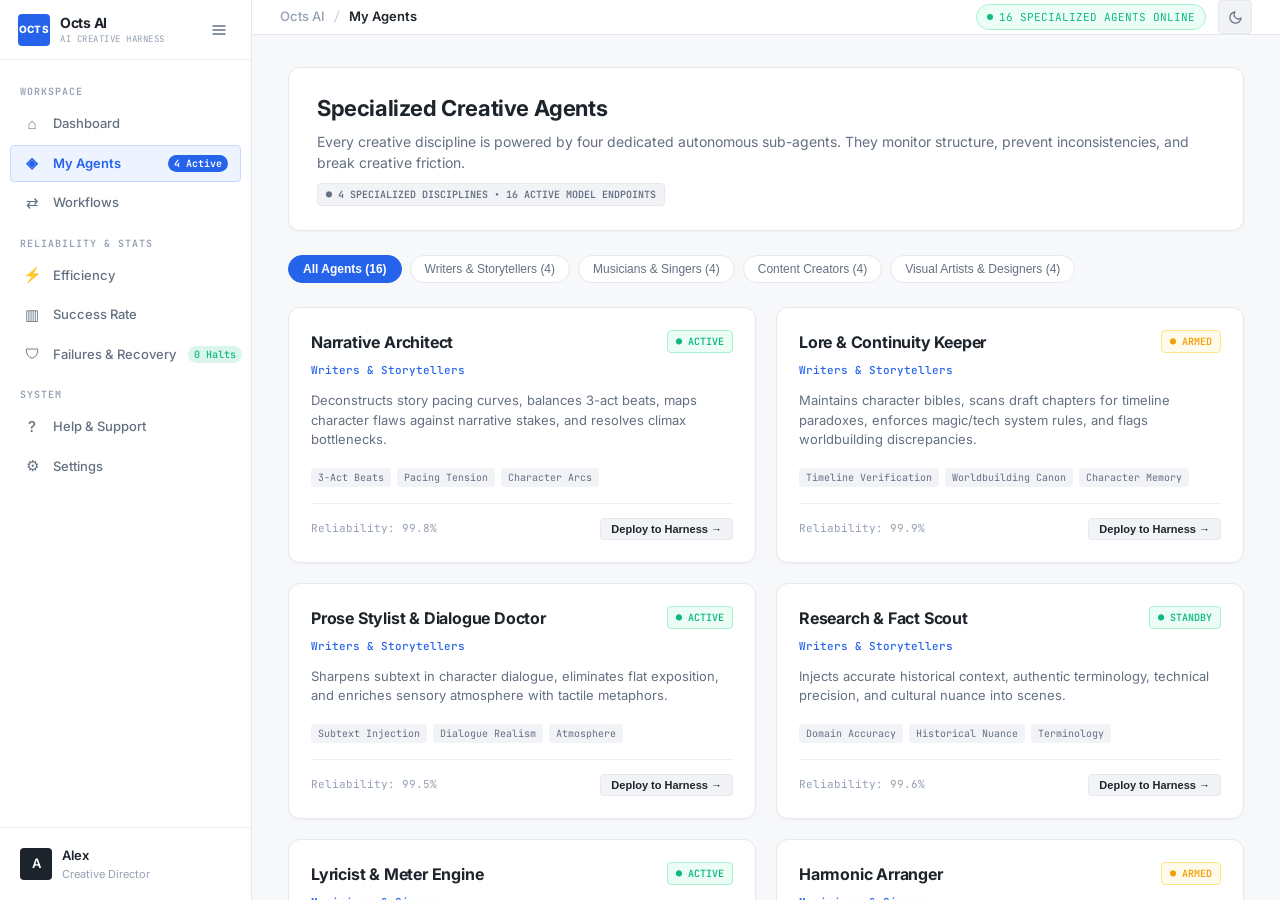
==== commit f76ace54: "feat(phase-3): implement LangGraph orchestration pipeline, architectural refinements, dark mode UI, " ====
--- a/pages/agents.html
+++ b/pages/agents.html
@@ -4,6 +4,19 @@
     <meta charset="UTF-8">
     <meta name="viewport" content="width=device-width, initial-scale=1.0">
     <title>My Agents | Octs AI</title>
+    <!-- Prevent Theme FOUC (Light Mode Default) -->
+    <script>
+      (function() {
+        try {
+          const saved = localStorage.getItem('octs_ai_theme');
+          if (saved === 'dark') {
+            document.documentElement.setAttribute('data-theme', 'dark');
+          } else {
+            document.documentElement.removeAttribute('data-theme');
+          }
+        } catch (e) {}
+      })();
+    </script>
     <link rel="preconnect" href="https://fonts.googleapis.com">
     <link rel="preconnect" href="https://fonts.gstatic.com" crossorigin>
     <link href="https://fonts.googleapis.com/css2?family=Inter:wght@400;500;600;700&family=JetBrains+Mono:wght@400;500;600&display=swap" rel="stylesheet">
@@ -100,6 +113,22 @@
                         <span class="status-dot"></span>
                         <span>16 SPECIALIZED AGENTS ONLINE</span>
                     </div>
+                    <button class="theme-toggle-btn" id="themeToggleBtn" aria-label="Toggle Dark Mode" title="Toggle theme (Light / Dark)">
+                        <svg class="sun-icon" width="15" height="15" viewBox="0 0 24 24" fill="none" stroke="currentColor" stroke-width="2" stroke-linecap="round" stroke-linejoin="round">
+                            <circle cx="12" cy="12" r="5"></circle>
+                            <line x1="12" y1="1" x2="12" y2="3"></line>
+                            <line x1="12" y1="21" x2="12" y2="23"></line>
+                            <line x1="4.22" y1="4.22" x2="5.64" y2="5.64"></line>
+                            <line x1="18.36" y1="18.36" x2="19.78" y2="19.78"></line>
+                            <line x1="1" y1="12" x2="3" y2="12"></line>
+                            <line x1="21" y1="12" x2="23" y2="12"></line>
+                            <line x1="4.22" y1="19.78" x2="5.64" y2="18.36"></line>
+                            <line x1="18.36" y1="5.64" x2="19.78" y2="4.22"></line>
+                        </svg>
+                        <svg class="moon-icon" width="15" height="15" viewBox="0 0 24 24" fill="none" stroke="currentColor" stroke-width="2" stroke-linecap="round" stroke-linejoin="round">
+                            <path d="M21 12.79A9 9 0 1 1 11.21 3 7 7 0 0 0 21 12.79z"></path>
+                        </svg>
+                    </button>
                     <a href="../index.html" id="topbarRoleBtn" class="topbar-role-btn" style="display: none;">
                         <span>✦</span>
                         <span id="topbarRoleName">Role</span>
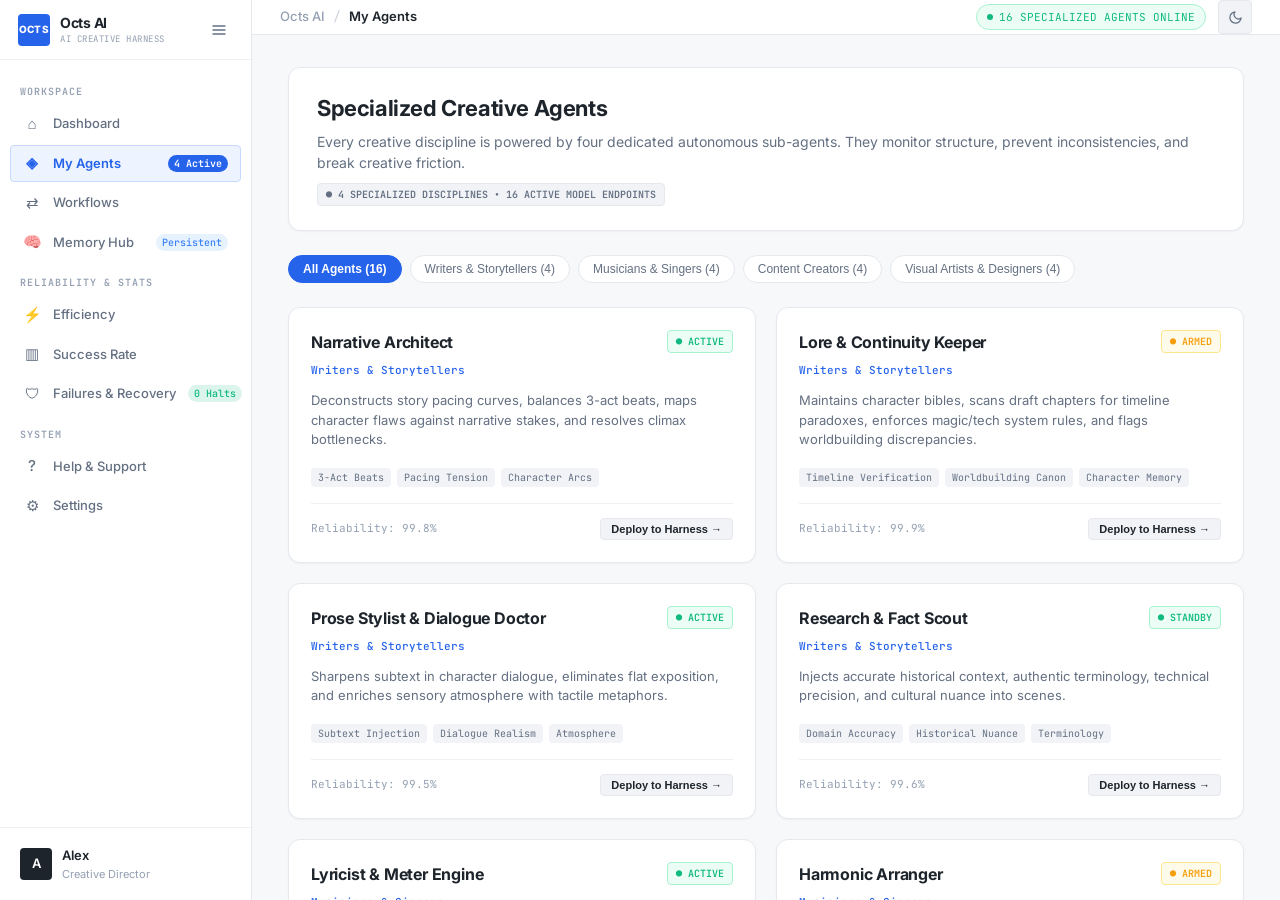
==== commit 7456feb8: "feat(phase-6): implement persistent intelligence & memory layer - Add structured memory data model (" ====
--- a/pages/agents.html
+++ b/pages/agents.html
@@ -62,6 +62,11 @@
                     <span class="nav-icon">⇄</span>
                     <span>Workflows</span>
                 </a>
+                <a class="nav-item" href="memory.html">
+                    <span class="nav-icon">🧠</span>
+                    <span>Memory Hub</span>
+                    <span class="nav-badge" style="background: rgba(96, 165, 250, 0.15); color: #3B82F6;">Persistent</span>
+                </a>
 
                 <div class="nav-group-label">RELIABILITY & STATS</div>
                 <a class="nav-item" href="efficiency.html">
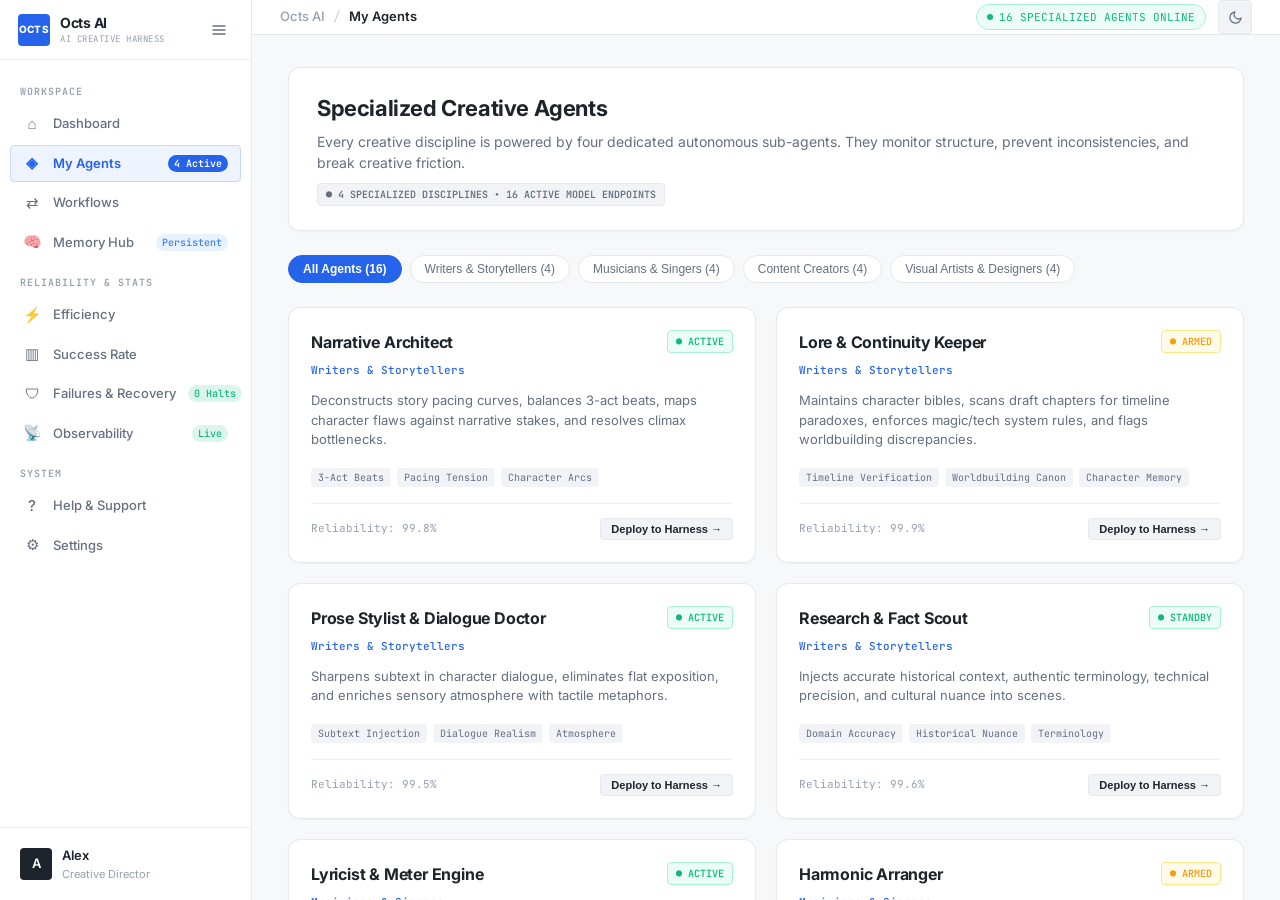
==== commit ec5d770e: "feat(phase-7): implement observability, monitoring, reliability & production hardening" ====
--- a/pages/agents.html
+++ b/pages/agents.html
@@ -82,6 +82,11 @@
                     <span>Failures & Recovery</span>
                     <span class="nav-badge" style="background: rgba(16, 185, 129, 0.15); color: #10B981;">0 Halts</span>
                 </a>
+                <a class="nav-item" href="observability.html">
+                    <span class="nav-icon">📡</span>
+                    <span>Observability</span>
+                    <span class="nav-badge" style="background: rgba(16, 185, 129, 0.15); color: #10B981;">Live</span>
+                </a>
 
                 <div class="nav-group-label">SYSTEM</div>
                 <a class="nav-item" href="help.html">
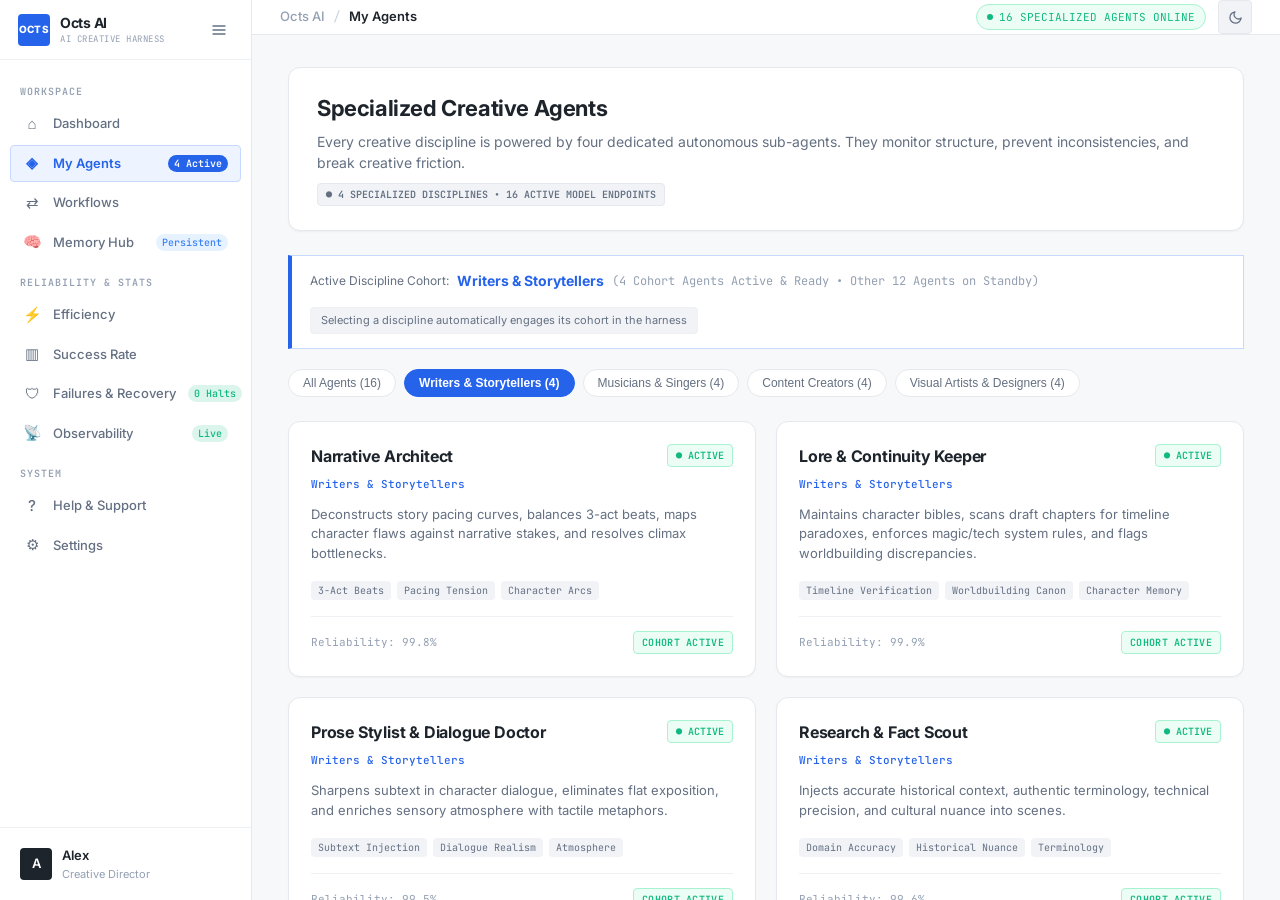
==== commit c9e35052: "feat(orchestration): add free Gemini model pool with token limit protection & multi-agent pipeline t" ====
--- a/pages/agents.html
+++ b/pages/agents.html
@@ -153,6 +153,16 @@
                     <span class="telemetry-badge">● 4 Specialized Disciplines • 16 Active Model Endpoints</span>
                 </div>
 
+                <!-- Active Cohort Mode Indicator Banner -->
+                <div class="active-mode-banner" id="activeModeBanner">
+                    <div class="active-mode-info">
+                        <span class="active-mode-label">Active Discipline Cohort:</span>
+                        <strong id="activeModeTitle">Writers & Storytellers</strong>
+                        <span class="active-mode-subtext" id="activeModeSubtext">(4 Cohort Agents Active & Armed • Other 12 Specialists in Standby)</span>
+                    </div>
+                    <div class="active-mode-hint">Selecting a discipline automatically engages its cohort in the harness</div>
+                </div>
+
                 <!-- Filter Pills -->
                 <div class="agents-controls-bar">
                     <div class="category-filter-pills">
@@ -183,7 +193,7 @@
                         </div>
                         <div class="agent-meta-row">
                             <span>Reliability: 99.8%</span>
-                            <button class="deploy-btn" onclick="deployAgent('Narrative Architect', 'Narrative Architect: Audit this story outline for three-act pacing and character stakes...')">Deploy to Harness →</button>
+                            <span class="cohort-status-tag active">Cohort Active</span>
                         </div>
                     </div>
 
@@ -203,7 +213,7 @@
                         </div>
                         <div class="agent-meta-row">
                             <span>Reliability: 99.9%</span>
-                            <button class="deploy-btn" onclick="deployAgent('Lore Keeper', 'Lore Keeper: Scan this scene for worldbuilding contradictions and timeline paradoxes...')">Deploy to Harness →</button>
+                            <span class="cohort-status-tag active">Cohort Active</span>
                         </div>
                     </div>
 
@@ -223,7 +233,7 @@
                         </div>
                         <div class="agent-meta-row">
                             <span>Reliability: 99.5%</span>
-                            <button class="deploy-btn" onclick="deployAgent('Prose Stylist', 'Prose Stylist: Polish this dialogue exchange to remove exposition and increase subtext...')">Deploy to Harness →</button>
+                            <span class="cohort-status-tag active">Cohort Active</span>
                         </div>
                     </div>
 
@@ -243,7 +253,7 @@
                         </div>
                         <div class="agent-meta-row">
                             <span>Reliability: 99.6%</span>
-                            <button class="deploy-btn" onclick="deployAgent('Research Scout', 'Research Scout: Provide authentic historical context and sensory details for...')">Deploy to Harness →</button>
+                            <span class="cohort-status-tag active">Cohort Active</span>
                         </div>
                     </div>
 
@@ -254,7 +264,7 @@
                                 <h3>Lyricist & Meter Engine</h3>
                                 <span class="agent-category-tag">Musicians & Singers</span>
                             </div>
-                            <span class="agent-status-indicator">● Active</span>
+                            <span class="agent-status-indicator standby">● Standby</span>
                         </div>
                         <p class="agent-desc">Calculates syllabic stress, maps internal rhyme patterns, refines vowel resonance for singability, and ensures natural poetic cadence.</p>
                         <div class="agent-capabilities-list">
@@ -264,7 +274,7 @@
                         </div>
                         <div class="agent-meta-row">
                             <span>Reliability: 99.4%</span>
-                            <button class="deploy-btn" onclick="deployAgent('Lyricist Engine', 'Lyricist Engine: Refine the rhyme scheme and syllable meter of this verse...')">Deploy to Harness →</button>
+                            <span class="cohort-status-tag standby">Standby</span>
                         </div>
                     </div>
 
@@ -274,7 +284,7 @@
                                 <h3>Harmonic Arranger</h3>
                                 <span class="agent-category-tag">Musicians & Singers</span>
                             </div>
-                            <span class="agent-status-indicator armed">● Armed</span>
+                            <span class="agent-status-indicator standby">● Standby</span>
                         </div>
                         <p class="agent-desc">Recommends modal chord substitutions, secondary dominants, voice-leading pathways, and emotional key shifts.</p>
                         <div class="agent-capabilities-list">
@@ -284,7 +294,7 @@
                         </div>
                         <div class="agent-meta-row">
                             <span>Reliability: 99.7%</span>
-                            <button class="deploy-btn" onclick="deployAgent('Harmonic Arranger', 'Harmonic Arranger: Provide 3 modal chord substitutions for this progression...')">Deploy to Harness →</button>
+                            <span class="cohort-status-tag standby">Standby</span>
                         </div>
                     </div>
 
@@ -294,7 +304,7 @@
                                 <h3>Track Structure Architect</h3>
                                 <span class="agent-category-tag">Musicians & Singers</span>
                             </div>
-                            <span class="agent-status-indicator">● Active</span>
+                            <span class="agent-status-indicator standby">● Standby</span>
                         </div>
                         <p class="agent-desc">Builds dynamic song timelines, engineers pre-chorus tension builds, designs bridge contrast peaks, and prevents arrangement fatigue.</p>
                         <div class="agent-capabilities-list">
@@ -304,7 +314,7 @@
                         </div>
                         <div class="agent-meta-row">
                             <span>Reliability: 99.5%</span>
-                            <button class="deploy-btn" onclick="deployAgent('Structure Architect', 'Structure Architect: Construct an arrangement timeline with dynamic tension drops for...')">Deploy to Harness →</button>
+                            <span class="cohort-status-tag standby">Standby</span>
                         </div>
                     </div>
 
@@ -314,7 +324,7 @@
                                 <h3>Sonic Palette Curator</h3>
                                 <span class="agent-category-tag">Musicians & Singers</span>
                             </div>
-                            <span class="agent-status-indicator">● Standby</span>
+                            <span class="agent-status-indicator standby">● Standby</span>
                         </div>
                         <p class="agent-desc">Curates genre-crossover reference playlists, acoustic vs analog synthesizer palettes, and spatial mix aesthetics.</p>
                         <div class="agent-capabilities-list">
@@ -324,7 +334,7 @@
                         </div>
                         <div class="agent-meta-row">
                             <span>Reliability: 99.3%</span>
-                            <button class="deploy-btn" onclick="deployAgent('Sonic Curator', 'Sonic Curator: Suggest an instrumentation and production palette combining...')">Deploy to Harness →</button>
+                            <span class="cohort-status-tag standby">Standby</span>
                         </div>
                     </div>
 
@@ -335,7 +345,7 @@
                                 <h3>Hook & Retention Architect</h3>
                                 <span class="agent-category-tag">Content Creators</span>
                             </div>
-                            <span class="agent-status-indicator">● Active</span>
+                            <span class="agent-status-indicator standby">● Standby</span>
                         </div>
                         <p class="agent-desc">Drafts psychological opening hooks (Curiosity Gap, Counter-Intuitive Truth), audits 30-second pacing, and cuts dead air.</p>
                         <div class="agent-capabilities-list">
@@ -345,7 +355,7 @@
                         </div>
                         <div class="agent-meta-row">
                             <span>Reliability: 99.6%</span>
-                            <button class="deploy-btn" onclick="deployAgent('Retention Architect', 'Retention Architect: Draft 5 viral opening hooks for a video about...')">Deploy to Harness →</button>
+                            <span class="cohort-status-tag standby">Standby</span>
                         </div>
                     </div>
 
@@ -355,7 +365,7 @@
                                 <h3>Multi-Platform Transmuter</h3>
                                 <span class="agent-category-tag">Content Creators</span>
                             </div>
-                            <span class="agent-status-indicator armed">● Armed</span>
+                            <span class="agent-status-indicator standby">● Standby</span>
                         </div>
                         <p class="agent-desc">Adapts longform video scripts into punchy vertical video storyboards, 7-post high-engagement X threads, and newsletter summaries.</p>
                         <div class="agent-capabilities-list">
@@ -365,7 +375,7 @@
                         </div>
                         <div class="agent-meta-row">
                             <span>Reliability: 99.8%</span>
-                            <button class="deploy-btn" onclick="deployAgent('Transmuter', 'Multi-Platform Transmuter: Convert this video concept into an X thread and 2 short scripts...')">Deploy to Harness →</button>
+                            <span class="cohort-status-tag standby">Standby</span>
                         </div>
                     </div>
 
@@ -375,7 +385,7 @@
                                 <h3>Editorial Cadence Planner</h3>
                                 <span class="agent-category-tag">Content Creators</span>
                             </div>
-                            <span class="agent-status-indicator">● Active</span>
+                            <span class="agent-status-indicator standby">● Standby</span>
                         </div>
                         <p class="agent-desc">Orchestrates 30-day multi-channel publishing calendars, groups batch production schedules, and optimizes post cadence.</p>
                         <div class="agent-capabilities-list">
@@ -385,7 +395,7 @@
                         </div>
                         <div class="agent-meta-row">
                             <span>Reliability: 99.4%</span>
-                            <button class="deploy-btn" onclick="deployAgent('Cadence Planner', 'Cadence Planner: Build a 4-week thematic content schedule for...')">Deploy to Harness →</button>
+                            <span class="cohort-status-tag standby">Standby</span>
                         </div>
                     </div>
 
@@ -395,7 +405,7 @@
                                 <h3>Audience Friction Auditor</h3>
                                 <span class="agent-category-tag">Content Creators</span>
                             </div>
-                            <span class="agent-status-indicator">● Standby</span>
+                            <span class="agent-status-indicator standby">● Standby</span>
                         </div>
                         <p class="agent-desc">Scans scripts for cognitive overload, jargon fatigue, and weak calls-to-action to elevate click-through and completion rates.</p>
                         <div class="agent-capabilities-list">
@@ -405,7 +415,7 @@
                         </div>
                         <div class="agent-meta-row">
                             <span>Reliability: 99.5%</span>
-                            <button class="deploy-btn" onclick="deployAgent('Friction Auditor', 'Friction Auditor: Scan this script for pacing lulls, confusing phrasing, and weak CTAs...')">Deploy to Harness →</button>
+                            <span class="cohort-status-tag standby">Standby</span>
                         </div>
                     </div>
 
@@ -416,7 +426,7 @@
                                 <h3>Concept Ideation Engine</h3>
                                 <span class="agent-category-tag">Visual Artists & Designers</span>
                             </div>
-                            <span class="agent-status-indicator">● Active</span>
+                            <span class="agent-status-indicator standby">● Standby</span>
                         </div>
                         <p class="agent-desc">Synthesizes cross-disciplinary architectural references, industrial textures, abstract metaphors, and unexpected moodboard pairings.</p>
                         <div class="agent-capabilities-list">
@@ -426,7 +436,7 @@
                         </div>
                         <div class="agent-meta-row">
                             <span>Reliability: 99.7%</span>
-                            <button class="deploy-btn" onclick="deployAgent('Concept Engine', 'Concept Ideation Engine: Develop 4 distinct visual concepts combining Swiss tech with...')">Deploy to Harness →</button>
+                            <span class="cohort-status-tag standby">Standby</span>
                         </div>
                     </div>
 
@@ -436,7 +446,7 @@
                                 <h3>Visual System Auditor</h3>
                                 <span class="agent-category-tag">Visual Artists & Designers</span>
                             </div>
-                            <span class="agent-status-indicator armed">● Armed</span>
+                            <span class="agent-status-indicator standby">● Standby</span>
                         </div>
                         <p class="agent-desc">Verifies modular scale ratios, baseline grids, typographic hierarchies, optical balance, and responsive layout constraints.</p>
                         <div class="agent-capabilities-list">
@@ -446,7 +456,7 @@
                         </div>
                         <div class="agent-meta-row">
                             <span>Reliability: 99.9%</span>
-                            <button class="deploy-btn" onclick="deployAgent('System Auditor', 'Visual System Auditor: Audit this layout concept for typography scale and optical hierarchy...')">Deploy to Harness →</button>
+                            <span class="cohort-status-tag standby">Standby</span>
                         </div>
                     </div>
 
@@ -456,7 +466,7 @@
                                 <h3>Art Direction Critic</h3>
                                 <span class="agent-category-tag">Visual Artists & Designers</span>
                             </div>
-                            <span class="agent-status-indicator">● Active</span>
+                            <span class="agent-status-indicator standby">● Standby</span>
                         </div>
                         <p class="agent-desc">Simulates rigorous design critiques, evaluating negative space distribution, focal hierarchy, and lighting tension.</p>
                         <div class="agent-capabilities-list">
@@ -466,7 +476,7 @@
                         </div>
                         <div class="agent-meta-row">
                             <span>Reliability: 99.6%</span>
-                            <button class="deploy-btn" onclick="deployAgent('Art Director', 'Art Direction Critic: Provide a rigorous critique of this visual composition focusing on...')">Deploy to Harness →</button>
+                            <span class="cohort-status-tag standby">Standby</span>
                         </div>
                     </div>
 
@@ -476,7 +486,7 @@
                                 <h3>Design Token & Palette Architect</h3>
                                 <span class="agent-category-tag">Visual Artists & Designers</span>
                             </div>
-                            <span class="agent-status-indicator">● Standby</span>
+                            <span class="agent-status-indicator standby">● Standby</span>
                         </div>
                         <p class="agent-desc">Calculates APCA/WCAG contrast ratios, builds semantic color scales, and generates design token documentation.</p>
                         <div class="agent-capabilities-list">
@@ -486,7 +496,7 @@
                         </div>
                         <div class="agent-meta-row">
                             <span>Reliability: 99.8%</span>
-                            <button class="deploy-btn" onclick="deployAgent('Token Architect', 'Design Token Architect: Create an accessible color palette and semantic tokens for...')">Deploy to Harness →</button>
+                            <span class="cohort-status-tag standby">Standby</span>
                         </div>
                     </div>
                 </div>
@@ -495,6 +505,6 @@
     </div>
 
     <script src="js/common.js" defer></script>
-    <script src="js/agents.js" defer></script>
+    <script src="js/agents.js?v=2.2" defer></script>
 </body>
 </html>
--- a/pages/css/agents.css
+++ b/pages/css/agents.css
@@ -105,6 +105,82 @@
   border-color: var(--warning-border);
 }
 
+.agent-status-indicator.standby {
+  background: var(--surface-alt);
+  color: var(--text-muted);
+  border-color: var(--border-subtle);
+}
+
+.active-mode-banner {
+  background: var(--surface);
+  border: 1px solid var(--accent-border);
+  border-left: 4px solid var(--accent);
+  border-radius: var(--radius-md);
+  padding: 14px 18px;
+  margin-bottom: 20px;
+  display: flex;
+  align-items: center;
+  justify-content: space-between;
+  gap: 16px;
+  flex-wrap: wrap;
+}
+
+.active-mode-info {
+  display: flex;
+  align-items: center;
+  gap: 8px;
+  flex-wrap: wrap;
+  font-size: 13px;
+}
+
+.active-mode-label {
+  color: var(--text-secondary);
+  font-size: 12px;
+}
+
+.active-mode-info strong {
+  color: var(--accent);
+  font-weight: 700;
+  font-size: 14px;
+}
+
+.active-mode-subtext {
+  color: var(--text-muted);
+  font-size: 12px;
+  font-family: var(--font-mono);
+}
+
+.active-mode-hint {
+  font-size: 11px;
+  color: var(--text-secondary);
+  background: var(--surface-alt);
+  padding: 4px 10px;
+  border-radius: var(--radius-sm);
+  border: 1px solid var(--border-subtle);
+}
+
+.cohort-status-tag {
+  font-family: var(--font-mono);
+  font-size: 10px;
+  font-weight: 600;
+  padding: 3px 8px;
+  border-radius: var(--radius-sm);
+  text-transform: uppercase;
+  letter-spacing: 0.3px;
+}
+
+.cohort-status-tag.active {
+  background: var(--success-subtle);
+  color: var(--success);
+  border: 1px solid var(--success-border);
+}
+
+.cohort-status-tag.standby {
+  background: var(--surface-alt);
+  color: var(--text-muted);
+  border: 1px solid var(--border-subtle);
+}
+
 .agent-desc {
   font-size: 13px;
   color: var(--text-secondary);
